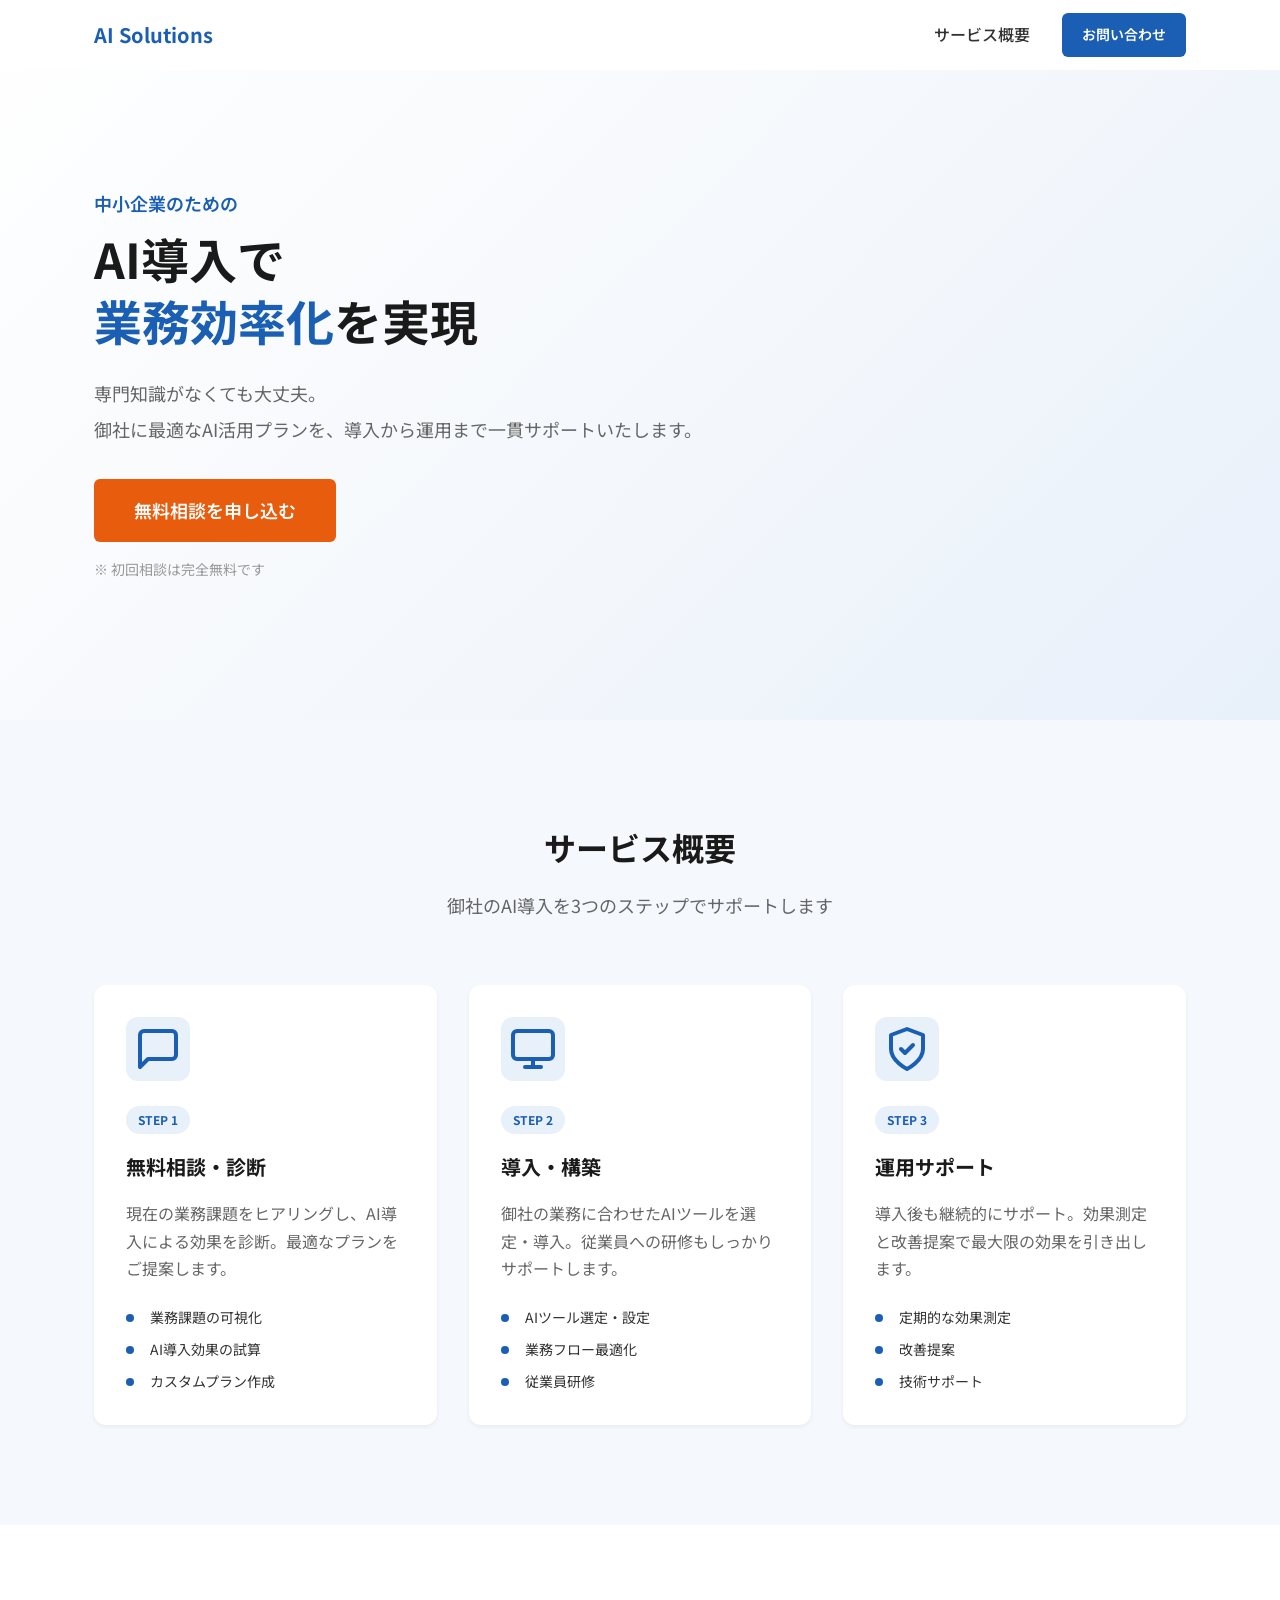
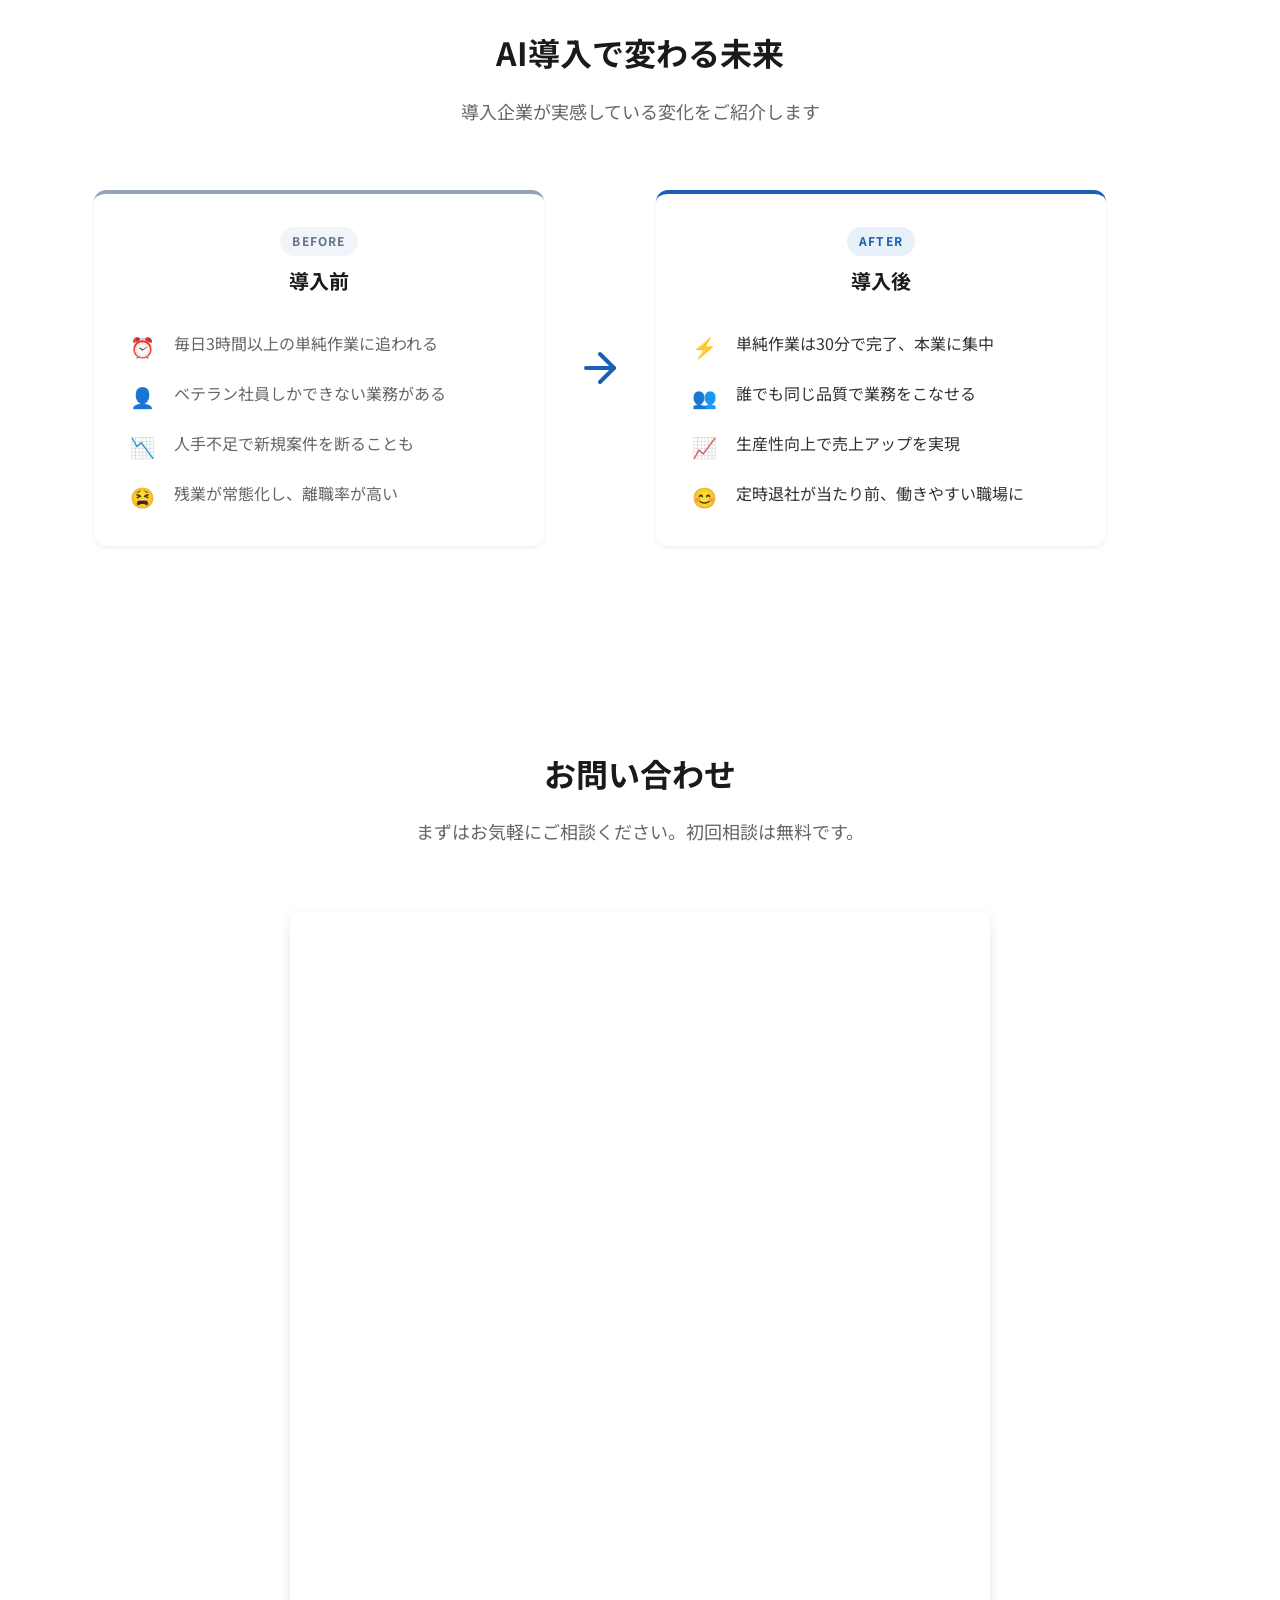
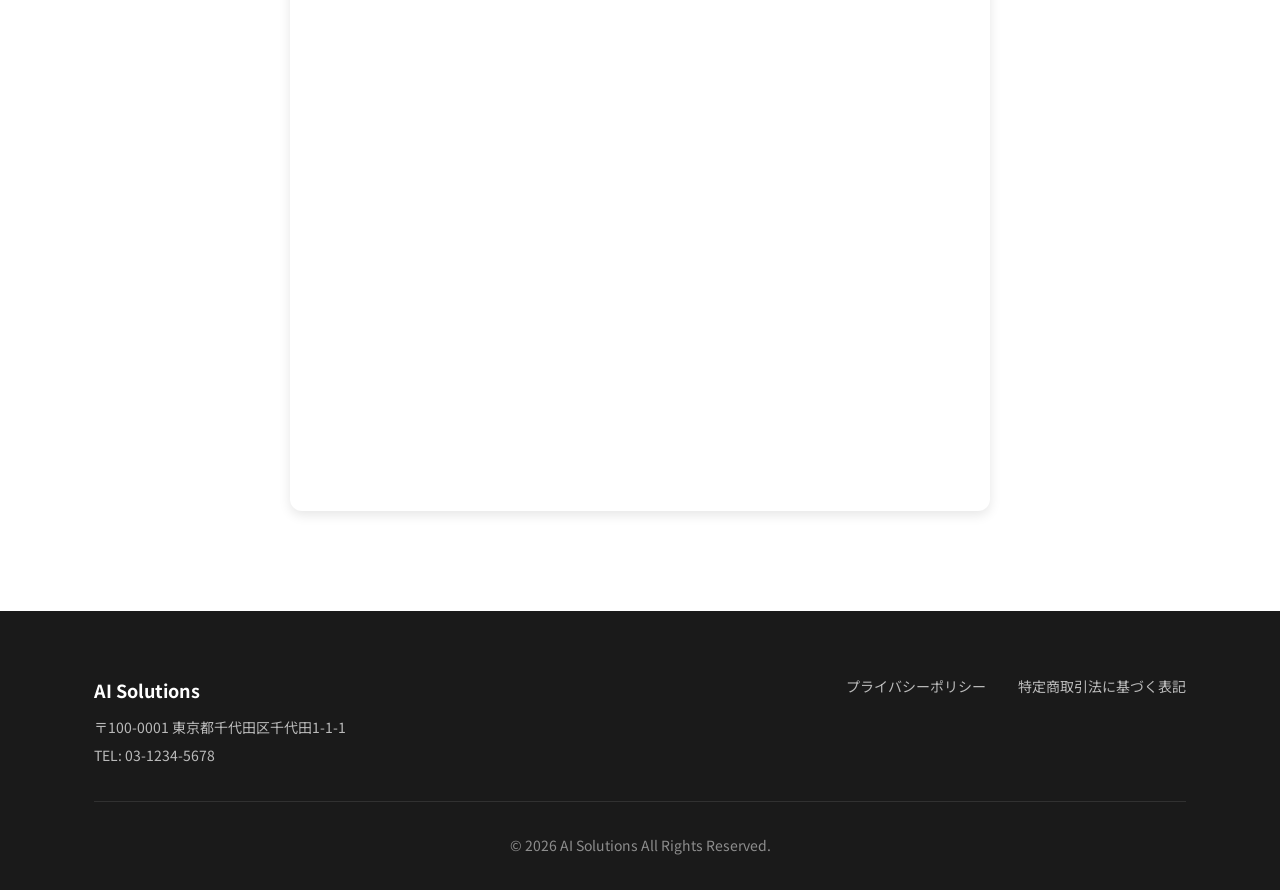
==== index.html @ 99111544 "Before/Afterセクションを追加 サービス概要の後に導入前後の変化を比較できるセクションを追加 - 4つの比較ポイント（作業時間、属人化、生産性、働き方） - レスポンシブ対応（SP: 縦並び" ====
<!DOCTYPE html>
<html lang="ja">
<head>
  <meta charset="UTF-8">
  <meta name="viewport" content="width=device-width, initial-scale=1.0">
  <title>中小企業向けAI導入支援 | AI Solutions</title>
  <meta name="description" content="専門知識がなくても大丈夫。中小企業のAI導入を、相談から運用まで一貫サポート。無料相談受付中。">
  <meta name="keywords" content="AI導入, 中小企業, 業務効率化, DX推進">

  <!-- OGP -->
  <meta property="og:title" content="中小企業向けAI導入支援 | AI Solutions">
  <meta property="og:description" content="専門知識がなくても大丈夫。中小企業のAI導入を、相談から運用まで一貫サポート。">
  <meta property="og:type" content="website">
  <meta property="og:locale" content="ja_JP">

  <!-- Google Fonts -->
  <link rel="preconnect" href="https://fonts.googleapis.com">
  <link rel="preconnect" href="https://fonts.gstatic.com" crossorigin>
  <link href="https://fonts.googleapis.com/css2?family=Noto+Sans+JP:wght@400;500;700&display=swap" rel="stylesheet">

  <!-- Stylesheet -->
  <link rel="stylesheet" href="css/style.css">
</head>
<body>
  <!-- Header -->
  <header class="header">
    <div class="container">
      <a href="#" class="logo">AI Solutions</a>
      <nav class="nav">
        <a href="#services" class="nav-link">サービス概要</a>
        <a href="#contact" class="btn btn-header">お問い合わせ</a>
      </nav>
      <button class="nav-toggle" aria-label="メニューを開く">
        <span></span>
        <span></span>
        <span></span>
      </button>
    </div>
  </header>

  <!-- Hero Section -->
  <section class="hero" id="hero">
    <div class="container">
      <div class="hero-content">
        <p class="hero-tagline">中小企業のための</p>
        <h1 class="hero-title">
          AI導入で<br>
          <span class="highlight">業務効率化</span>を実現
        </h1>
        <p class="hero-description">
          専門知識がなくても大丈夫。<br>
          御社に最適なAI活用プランを、導入から運用まで一貫サポートいたします。
        </p>
        <div class="hero-cta">
          <a href="#contact" class="btn btn-primary btn-large">
            無料相談を申し込む
          </a>
          <p class="hero-note">※ 初回相談は完全無料です</p>
        </div>
      </div>
    </div>
  </section>

  <!-- Services Section -->
  <section class="services" id="services">
    <div class="container">
      <div class="section-header">
        <h2 class="section-title">サービス概要</h2>
        <p class="section-subtitle">
          御社のAI導入を3つのステップでサポートします
        </p>
      </div>

      <div class="service-cards">
        <!-- Card 1 -->
        <div class="service-card">
          <div class="service-icon">
            <svg xmlns="http://www.w3.org/2000/svg" width="48" height="48" viewBox="0 0 24 24" fill="none" stroke="currentColor" stroke-width="2" stroke-linecap="round" stroke-linejoin="round">
              <path d="M21 15a2 2 0 0 1-2 2H7l-4 4V5a2 2 0 0 1 2-2h14a2 2 0 0 1 2 2z"></path>
            </svg>
          </div>
          <span class="service-step">STEP 1</span>
          <h3 class="service-title">無料相談・診断</h3>
          <p class="service-description">
            現在の業務課題をヒアリングし、AI導入による効果を診断。最適なプランをご提案します。
          </p>
          <ul class="service-features">
            <li>業務課題の可視化</li>
            <li>AI導入効果の試算</li>
            <li>カスタムプラン作成</li>
          </ul>
        </div>

        <!-- Card 2 -->
        <div class="service-card">
          <div class="service-icon">
            <svg xmlns="http://www.w3.org/2000/svg" width="48" height="48" viewBox="0 0 24 24" fill="none" stroke="currentColor" stroke-width="2" stroke-linecap="round" stroke-linejoin="round">
              <rect x="2" y="3" width="20" height="14" rx="2" ry="2"></rect>
              <line x1="8" y1="21" x2="16" y2="21"></line>
              <line x1="12" y1="17" x2="12" y2="21"></line>
            </svg>
          </div>
          <span class="service-step">STEP 2</span>
          <h3 class="service-title">導入・構築</h3>
          <p class="service-description">
            御社の業務に合わせたAIツールを選定・導入。従業員への研修もしっかりサポートします。
          </p>
          <ul class="service-features">
            <li>AIツール選定・設定</li>
            <li>業務フロー最適化</li>
            <li>従業員研修</li>
          </ul>
        </div>

        <!-- Card 3 -->
        <div class="service-card">
          <div class="service-icon">
            <svg xmlns="http://www.w3.org/2000/svg" width="48" height="48" viewBox="0 0 24 24" fill="none" stroke="currentColor" stroke-width="2" stroke-linecap="round" stroke-linejoin="round">
              <path d="M12 22s8-4 8-10V5l-8-3-8 3v7c0 6 8 10 8 10z"></path>
              <polyline points="9 12 11 14 15 10"></polyline>
            </svg>
          </div>
          <span class="service-step">STEP 3</span>
          <h3 class="service-title">運用サポート</h3>
          <p class="service-description">
            導入後も継続的にサポート。効果測定と改善提案で最大限の効果を引き出します。
          </p>
          <ul class="service-features">
            <li>定期的な効果測定</li>
            <li>改善提案</li>
            <li>技術サポート</li>
          </ul>
        </div>
      </div>
    </div>
  </section>

  <!-- Before/After Section -->
  <section class="before-after" id="benefits">
    <div class="container">
      <div class="section-header">
        <h2 class="section-title">AI導入で変わる未来</h2>
        <p class="section-subtitle">
          導入企業が実感している変化をご紹介します
        </p>
      </div>

      <div class="comparison">
        <div class="comparison-column before">
          <div class="comparison-header">
            <span class="comparison-label">Before</span>
            <p class="comparison-title">導入前</p>
          </div>
          <ul class="comparison-list">
            <li>
              <span class="comparison-icon">&#x23F0;</span>
              <span>毎日3時間以上の単純作業に追われる</span>
            </li>
            <li>
              <span class="comparison-icon">&#x1F464;</span>
              <span>ベテラン社員しかできない業務がある</span>
            </li>
            <li>
              <span class="comparison-icon">&#x1F4C9;</span>
              <span>人手不足で新規案件を断ることも</span>
            </li>
            <li>
              <span class="comparison-icon">&#x1F62B;</span>
              <span>残業が常態化し、離職率が高い</span>
            </li>
          </ul>
        </div>

        <div class="comparison-arrow">
          <svg xmlns="http://www.w3.org/2000/svg" width="48" height="48" viewBox="0 0 24 24" fill="none" stroke="currentColor" stroke-width="2" stroke-linecap="round" stroke-linejoin="round">
            <path d="M5 12h14"></path>
            <path d="m12 5 7 7-7 7"></path>
          </svg>
        </div>

        <div class="comparison-column after">
          <div class="comparison-header">
            <span class="comparison-label">After</span>
            <p class="comparison-title">導入後</p>
          </div>
          <ul class="comparison-list">
            <li>
              <span class="comparison-icon">&#x26A1;</span>
              <span>単純作業は30分で完了、本業に集中</span>
            </li>
            <li>
              <span class="comparison-icon">&#x1F465;</span>
              <span>誰でも同じ品質で業務をこなせる</span>
            </li>
            <li>
              <span class="comparison-icon">&#x1F4C8;</span>
              <span>生産性向上で売上アップを実現</span>
            </li>
            <li>
              <span class="comparison-icon">&#x1F60A;</span>
              <span>定時退社が当たり前、働きやすい職場に</span>
            </li>
          </ul>
        </div>
      </div>
    </div>
  </section>

  <!-- Contact Section -->
  <section class="contact" id="contact">
    <div class="container">
      <div class="section-header">
        <h2 class="section-title">お問い合わせ</h2>
        <p class="section-subtitle">
          まずはお気軽にご相談ください。初回相談は無料です。
        </p>
      </div>

      <div class="contact-wrapper">
        <div class="google-form-container">
          <iframe
            src="https://docs.google.com/forms/d/e/1FAIpQLSfjQayAg9aLcyAbk6KfHZU5nsI2VTVzsXzTMBTrz0zsbjOMOw/viewform?embedded=true"
            frameborder="0"
            marginheight="0"
            marginwidth="0"
            title="お問い合わせフォーム"
          >読み込んでいます…</iframe>
        </div>
      </div>
    </div>
  </section>

  <!-- Footer -->
  <footer class="footer">
    <div class="container">
      <div class="footer-content">
        <div class="footer-info">
          <p class="footer-company">AI Solutions</p>
          <p class="footer-address">〒100-0001 東京都千代田区千代田1-1-1</p>
          <p class="footer-contact">TEL: 03-1234-5678</p>
        </div>
        <div class="footer-links">
          <a href="#">プライバシーポリシー</a>
          <a href="#">特定商取引法に基づく表記</a>
        </div>
      </div>
      <p class="footer-copyright">
        &copy; 2026 AI Solutions All Rights Reserved.
      </p>
    </div>
  </footer>

  <script>
    // Mobile navigation toggle
    const navToggle = document.querySelector('.nav-toggle');
    const nav = document.querySelector('.nav');

    navToggle.addEventListener('click', () => {
      nav.classList.toggle('active');
      navToggle.classList.toggle('active');
    });

    // Smooth scroll for anchor links
    document.querySelectorAll('a[href^="#"]').forEach(anchor => {
      anchor.addEventListener('click', function (e) {
        e.preventDefault();
        const target = document.querySelector(this.getAttribute('href'));
        if (target) {
          target.scrollIntoView({
            behavior: 'smooth',
            block: 'start'
          });
          // Close mobile nav
          nav.classList.remove('active');
          navToggle.classList.remove('active');
        }
      });
    });

    // Header scroll effect
    const header = document.querySelector('.header');
    window.addEventListener('scroll', () => {
      if (window.scrollY > 50) {
        header.classList.add('scrolled');
      } else {
        header.classList.remove('scrolled');
      }
    });
  </script>
</body>
</html>
---- css/style.css ----
/* ===================================
   CSS Variables
   =================================== */
:root {
  /* Primary Colors (Blue - Trust & Reliability) */
  --color-primary: #1a5fb4;
  --color-primary-dark: #0d4a8c;
  --color-primary-light: #4a90d9;

  /* Secondary Colors (Orange - CTA) */
  --color-secondary: #e85c0d;
  --color-secondary-dark: #c44a00;

  /* Neutral Colors */
  --color-text: #333333;
  --color-text-light: #666666;
  --color-text-muted: #999999;
  --color-heading: #1a1a1a;

  /* Background Colors */
  --color-bg: #ffffff;
  --color-bg-light: #f5f8fc;
  --color-bg-accent: #e8f0fa;

  /* Border & Shadow */
  --color-border: #d1dce8;
  --shadow-sm: 0 2px 4px rgba(0, 0, 0, 0.06);
  --shadow-md: 0 4px 12px rgba(0, 0, 0, 0.1);
  --shadow-lg: 0 8px 24px rgba(0, 0, 0, 0.12);

  /* Typography */
  --font-base: 'Noto Sans JP', 'Hiragino Kaku Gothic ProN', 'Hiragino Sans', 'Yu Gothic', 'Meiryo', sans-serif;

  /* Font Sizes */
  --font-size-xs: 0.75rem;
  --font-size-sm: 0.875rem;
  --font-size-base: 1rem;
  --font-size-lg: 1.125rem;
  --font-size-xl: 1.25rem;
  --font-size-2xl: 1.5rem;
  --font-size-3xl: 2rem;
  --font-size-4xl: 2.5rem;
  --font-size-5xl: 3rem;

  /* Line Heights */
  --line-height-tight: 1.3;
  --line-height-base: 1.7;
  --line-height-loose: 2.0;

  /* Spacing */
  --spacing-xs: 0.25rem;
  --spacing-sm: 0.5rem;
  --spacing-md: 1rem;
  --spacing-lg: 1.5rem;
  --spacing-xl: 2rem;
  --spacing-2xl: 3rem;
  --spacing-3xl: 4rem;

  /* Border Radius */
  --radius-sm: 4px;
  --radius-md: 6px;
  --radius-lg: 12px;
  --radius-full: 9999px;

  /* Transitions */
  --transition-fast: 0.15s ease;
  --transition-base: 0.2s ease;
  --transition-slow: 0.3s ease;
}

/* ===================================
   Reset & Base Styles
   =================================== */
*,
*::before,
*::after {
  box-sizing: border-box;
  margin: 0;
  padding: 0;
}

html {
  scroll-behavior: smooth;
}

body {
  font-family: var(--font-base);
  font-size: var(--font-size-base);
  line-height: var(--line-height-base);
  color: var(--color-text);
  background-color: var(--color-bg);
  -webkit-font-smoothing: antialiased;
  -moz-osx-font-smoothing: grayscale;
}

a {
  color: var(--color-primary);
  text-decoration: none;
  transition: color var(--transition-base);
}

a:hover {
  color: var(--color-primary-dark);
}

ul {
  list-style: none;
}

img {
  max-width: 100%;
  height: auto;
}

/* ===================================
   Layout
   =================================== */
.container {
  width: 100%;
  max-width: 1140px;
  padding: 0 var(--spacing-md);
  margin: 0 auto;
}

@media (min-width: 768px) {
  .container {
    padding: 0 var(--spacing-lg);
  }
}

/* ===================================
   Buttons
   =================================== */
.btn {
  display: inline-flex;
  align-items: center;
  justify-content: center;
  padding: 12px 24px;
  font-size: var(--font-size-base);
  font-weight: 600;
  font-family: var(--font-base);
  text-decoration: none;
  border-radius: var(--radius-md);
  border: none;
  cursor: pointer;
  transition: all var(--transition-base);
}

.btn-primary {
  background-color: var(--color-secondary);
  color: #fff;
}

.btn-primary:hover {
  background-color: var(--color-secondary-dark);
  color: #fff;
  transform: translateY(-2px);
  box-shadow: var(--shadow-md);
}

.btn-header {
  background-color: var(--color-primary);
  color: #fff;
  padding: 10px 20px;
  font-size: var(--font-size-sm);
}

.btn-header:hover {
  background-color: var(--color-primary-dark);
  color: #fff;
}

.btn-large {
  padding: 16px 40px;
  font-size: var(--font-size-lg);
}

/* ===================================
   Header
   =================================== */
.header {
  position: fixed;
  top: 0;
  left: 0;
  right: 0;
  z-index: 1000;
  background-color: rgba(255, 255, 255, 0.95);
  backdrop-filter: blur(10px);
  transition: box-shadow var(--transition-base);
}

.header.scrolled {
  box-shadow: var(--shadow-sm);
}

.header .container {
  display: flex;
  align-items: center;
  justify-content: space-between;
  height: 70px;
}

.logo {
  font-size: var(--font-size-xl);
  font-weight: 700;
  color: var(--color-primary);
}

.logo:hover {
  color: var(--color-primary-dark);
}

.nav {
  display: none;
  align-items: center;
  gap: var(--spacing-xl);
}

.nav-link {
  font-weight: 500;
  color: var(--color-text);
}

.nav-link:hover {
  color: var(--color-primary);
}

.nav-toggle {
  display: flex;
  flex-direction: column;
  justify-content: center;
  gap: 5px;
  width: 30px;
  height: 30px;
  background: none;
  border: none;
  cursor: pointer;
  padding: 0;
}

.nav-toggle span {
  display: block;
  width: 100%;
  height: 2px;
  background-color: var(--color-text);
  transition: all var(--transition-base);
}

.nav-toggle.active span:nth-child(1) {
  transform: rotate(45deg) translate(5px, 5px);
}

.nav-toggle.active span:nth-child(2) {
  opacity: 0;
}

.nav-toggle.active span:nth-child(3) {
  transform: rotate(-45deg) translate(5px, -5px);
}

@media (min-width: 768px) {
  .nav {
    display: flex;
  }

  .nav-toggle {
    display: none;
  }
}

/* Mobile Navigation */
@media (max-width: 767px) {
  .nav {
    position: absolute;
    top: 70px;
    left: 0;
    right: 0;
    flex-direction: column;
    background-color: #fff;
    padding: var(--spacing-lg);
    gap: var(--spacing-md);
    box-shadow: var(--shadow-md);
    transform: translateY(-100%);
    opacity: 0;
    visibility: hidden;
    transition: all var(--transition-slow);
  }

  .nav.active {
    display: flex;
    transform: translateY(0);
    opacity: 1;
    visibility: visible;
  }

  .nav .btn-header {
    width: 100%;
    text-align: center;
  }
}

/* ===================================
   Hero Section
   =================================== */
.hero {
  padding-top: 120px;
  padding-bottom: 80px;
  background: linear-gradient(135deg, #ffffff 0%, var(--color-bg-light) 50%, var(--color-bg-accent) 100%);
  min-height: 80vh;
  display: flex;
  align-items: center;
}

.hero-content {
  max-width: 700px;
}

.hero-tagline {
  font-size: var(--font-size-lg);
  color: var(--color-primary);
  font-weight: 600;
  margin-bottom: var(--spacing-sm);
}

.hero-title {
  font-size: var(--font-size-3xl);
  font-weight: 700;
  color: var(--color-heading);
  line-height: var(--line-height-tight);
  margin-bottom: var(--spacing-lg);
}

.hero-title .highlight {
  color: var(--color-primary);
}

.hero-description {
  font-size: var(--font-size-lg);
  color: var(--color-text-light);
  margin-bottom: var(--spacing-xl);
  line-height: var(--line-height-loose);
}

.hero-cta {
  display: flex;
  flex-direction: column;
  align-items: flex-start;
  gap: var(--spacing-md);
}

.hero-note {
  font-size: var(--font-size-sm);
  color: var(--color-text-muted);
}

@media (min-width: 768px) {
  .hero {
    padding-top: 150px;
    padding-bottom: 100px;
  }

  .hero-title {
    font-size: var(--font-size-4xl);
  }
}

@media (min-width: 1024px) {
  .hero-title {
    font-size: var(--font-size-5xl);
  }
}

/* ===================================
   Section Common
   =================================== */
section {
  padding: 60px 0;
}

@media (min-width: 768px) {
  section {
    padding: 80px 0;
  }
}

@media (min-width: 1024px) {
  section {
    padding: 100px 0;
  }
}

.section-header {
  text-align: center;
  margin-bottom: var(--spacing-3xl);
}

.section-title {
  font-size: var(--font-size-2xl);
  font-weight: 700;
  color: var(--color-heading);
  margin-bottom: var(--spacing-md);
}

.section-subtitle {
  font-size: var(--font-size-lg);
  color: var(--color-text-light);
}

@media (min-width: 768px) {
  .section-title {
    font-size: var(--font-size-3xl);
  }
}

/* ===================================
   Before/After Section
   =================================== */
.before-after {
  background-color: var(--color-bg);
}

.comparison {
  display: flex;
  flex-direction: column;
  gap: var(--spacing-lg);
  align-items: center;
}

@media (min-width: 1024px) {
  .comparison {
    flex-direction: row;
    align-items: stretch;
    gap: var(--spacing-xl);
  }
}

.comparison-column {
  flex: 1;
  background-color: #fff;
  border-radius: var(--radius-lg);
  padding: var(--spacing-xl);
  box-shadow: var(--shadow-sm);
  width: 100%;
  max-width: 450px;
}

.comparison-column.before {
  border-top: 4px solid #94a3b8;
}

.comparison-column.after {
  border-top: 4px solid var(--color-primary);
}

.comparison-header {
  text-align: center;
  margin-bottom: var(--spacing-xl);
}

.comparison-label {
  display: inline-block;
  font-size: var(--font-size-xs);
  font-weight: 700;
  text-transform: uppercase;
  letter-spacing: 0.1em;
  padding: 4px 12px;
  border-radius: var(--radius-full);
  margin-bottom: var(--spacing-sm);
}

.before .comparison-label {
  background-color: #f1f5f9;
  color: #64748b;
}

.after .comparison-label {
  background-color: var(--color-bg-accent);
  color: var(--color-primary);
}

.comparison-title {
  font-size: var(--font-size-xl);
  font-weight: 700;
  color: var(--color-heading);
}

.comparison-list {
  display: flex;
  flex-direction: column;
  gap: var(--spacing-md);
}

.comparison-list li {
  display: flex;
  align-items: flex-start;
  gap: var(--spacing-md);
  font-size: var(--font-size-base);
  line-height: var(--line-height-base);
}

.before .comparison-list li {
  color: var(--color-text-light);
}

.after .comparison-list li {
  color: var(--color-text);
}

.comparison-icon {
  font-size: var(--font-size-xl);
  flex-shrink: 0;
  width: 32px;
  text-align: center;
}

.comparison-arrow {
  display: flex;
  align-items: center;
  justify-content: center;
  color: var(--color-primary);
  transform: rotate(90deg);
}

@media (min-width: 1024px) {
  .comparison-arrow {
    transform: rotate(0deg);
  }
}

/* ===================================
   Services Section
   =================================== */
.services {
  background-color: var(--color-bg-light);
}

.service-cards {
  display: grid;
  grid-template-columns: 1fr;
  gap: var(--spacing-xl);
}

@media (min-width: 768px) {
  .service-cards {
    grid-template-columns: repeat(2, 1fr);
    gap: var(--spacing-lg);
  }
}

@media (min-width: 1024px) {
  .service-cards {
    grid-template-columns: repeat(3, 1fr);
    gap: var(--spacing-xl);
  }
}

.service-card {
  background-color: #fff;
  padding: var(--spacing-xl);
  border-radius: var(--radius-lg);
  box-shadow: var(--shadow-sm);
  transition: all var(--transition-base);
}

.service-card:hover {
  transform: translateY(-4px);
  box-shadow: var(--shadow-lg);
}

.service-icon {
  width: 64px;
  height: 64px;
  display: flex;
  align-items: center;
  justify-content: center;
  background-color: var(--color-bg-accent);
  border-radius: var(--radius-lg);
  color: var(--color-primary);
  margin-bottom: var(--spacing-lg);
}

.service-step {
  display: inline-block;
  font-size: var(--font-size-xs);
  font-weight: 700;
  color: var(--color-primary);
  background-color: var(--color-bg-accent);
  padding: 4px 12px;
  border-radius: var(--radius-full);
  margin-bottom: var(--spacing-md);
}

.service-title {
  font-size: var(--font-size-xl);
  font-weight: 700;
  color: var(--color-heading);
  margin-bottom: var(--spacing-md);
}

.service-description {
  font-size: var(--font-size-base);
  color: var(--color-text-light);
  margin-bottom: var(--spacing-lg);
  line-height: var(--line-height-base);
}

.service-features {
  display: flex;
  flex-direction: column;
  gap: var(--spacing-sm);
}

.service-features li {
  font-size: var(--font-size-sm);
  color: var(--color-text);
  padding-left: var(--spacing-lg);
  position: relative;
}

.service-features li::before {
  content: "";
  position: absolute;
  left: 0;
  top: 8px;
  width: 8px;
  height: 8px;
  background-color: var(--color-primary);
  border-radius: 50%;
}

/* ===================================
   Contact Section
   =================================== */
.contact {
  background-color: var(--color-bg);
}

.contact-wrapper {
  max-width: 700px;
  margin: 0 auto;
}

.google-form-container {
  background-color: #fff;
  border-radius: var(--radius-lg);
  box-shadow: var(--shadow-md);
  overflow: hidden;
}

.google-form-container iframe {
  display: block;
  width: 100%;
  min-height: 1250px;
  border: none;
}

@media (min-width: 768px) {
  .google-form-container iframe {
    min-height: 1200px;
  }
}

/* ===================================
   Footer
   =================================== */
.footer {
  background-color: var(--color-heading);
  color: #fff;
  padding: var(--spacing-3xl) 0 var(--spacing-xl);
}

.footer-content {
  display: flex;
  flex-direction: column;
  gap: var(--spacing-xl);
  margin-bottom: var(--spacing-xl);
}

@media (min-width: 768px) {
  .footer-content {
    flex-direction: row;
    justify-content: space-between;
    align-items: flex-start;
  }
}

.footer-company {
  font-size: var(--font-size-lg);
  font-weight: 700;
  margin-bottom: var(--spacing-sm);
}

.footer-address,
.footer-contact {
  font-size: var(--font-size-sm);
  color: rgba(255, 255, 255, 0.7);
  line-height: var(--line-height-loose);
}

.footer-links {
  display: flex;
  flex-direction: column;
  gap: var(--spacing-sm);
}

@media (min-width: 768px) {
  .footer-links {
    flex-direction: row;
    gap: var(--spacing-xl);
  }
}

.footer-links a {
  font-size: var(--font-size-sm);
  color: rgba(255, 255, 255, 0.7);
  transition: color var(--transition-base);
}

.footer-links a:hover {
  color: #fff;
}

.footer-copyright {
  font-size: var(--font-size-sm);
  color: rgba(255, 255, 255, 0.5);
  text-align: center;
  padding-top: var(--spacing-xl);
  border-top: 1px solid rgba(255, 255, 255, 0.1);
}
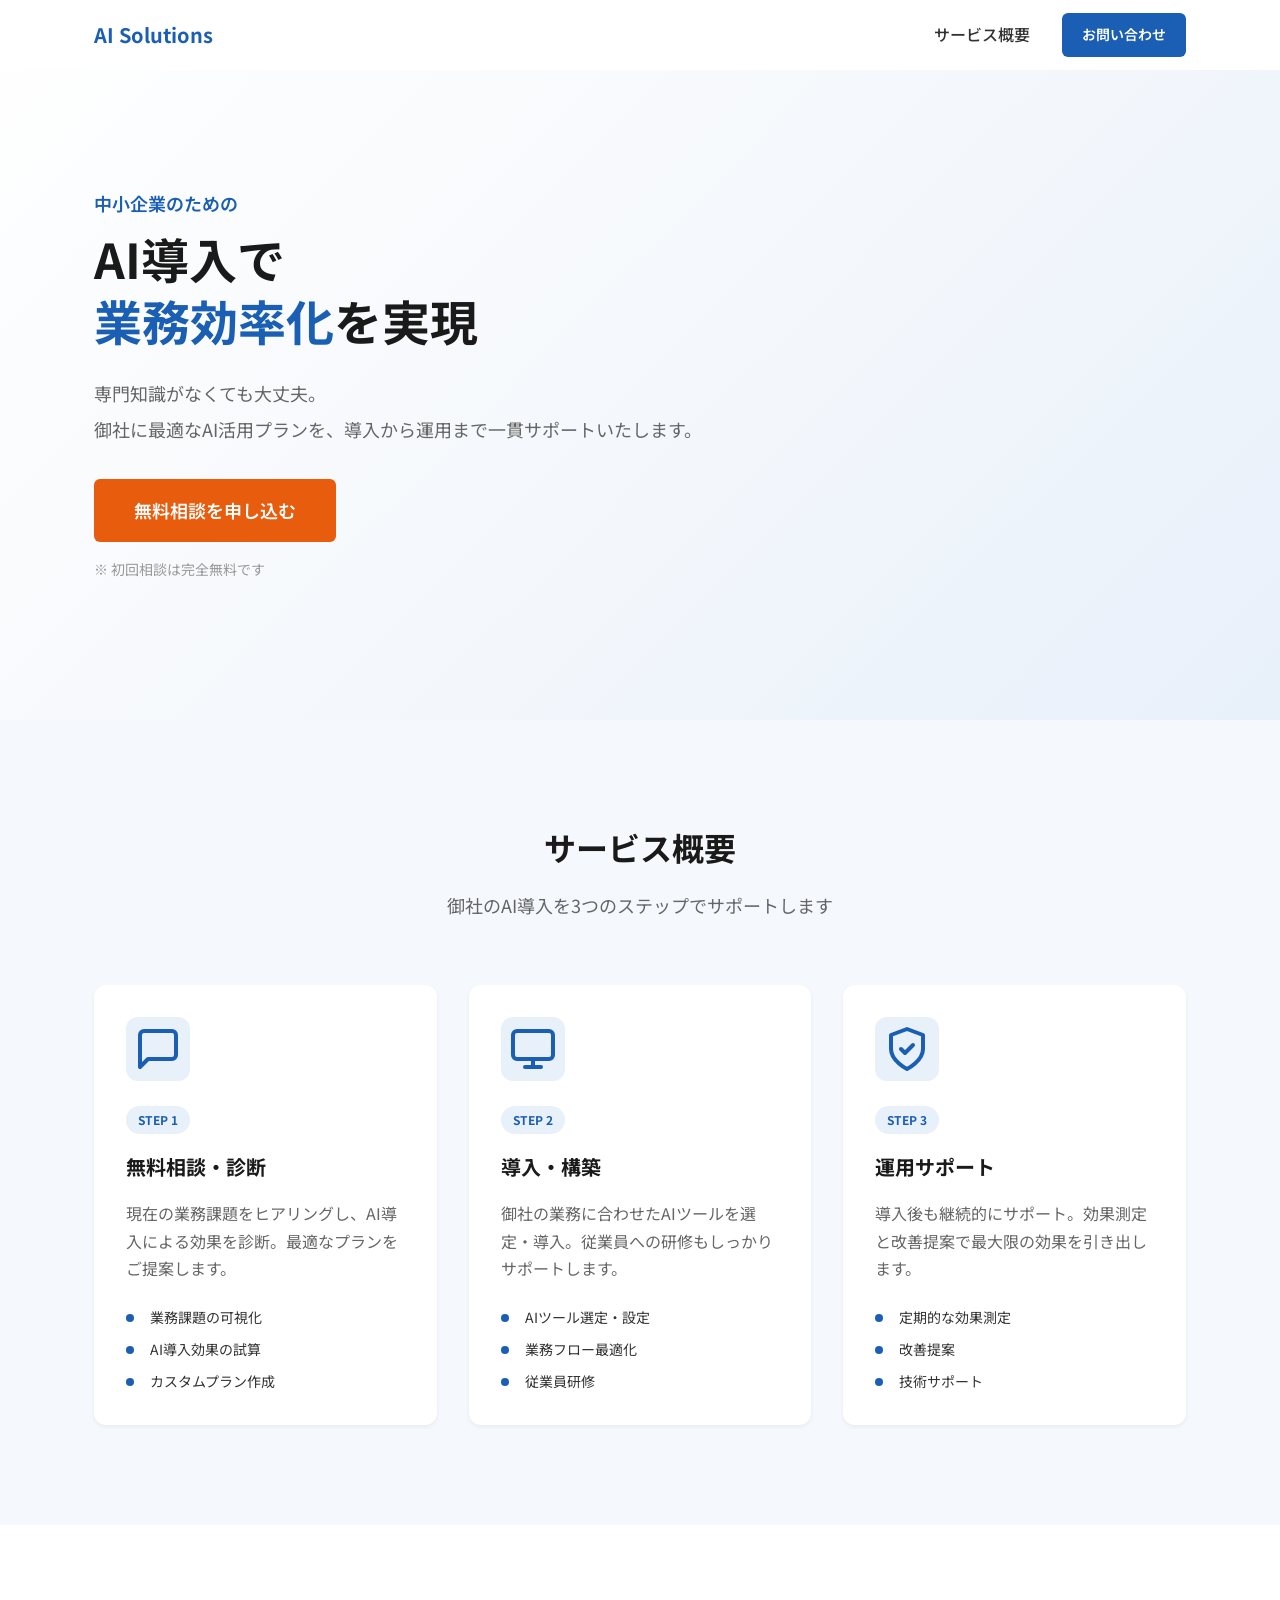
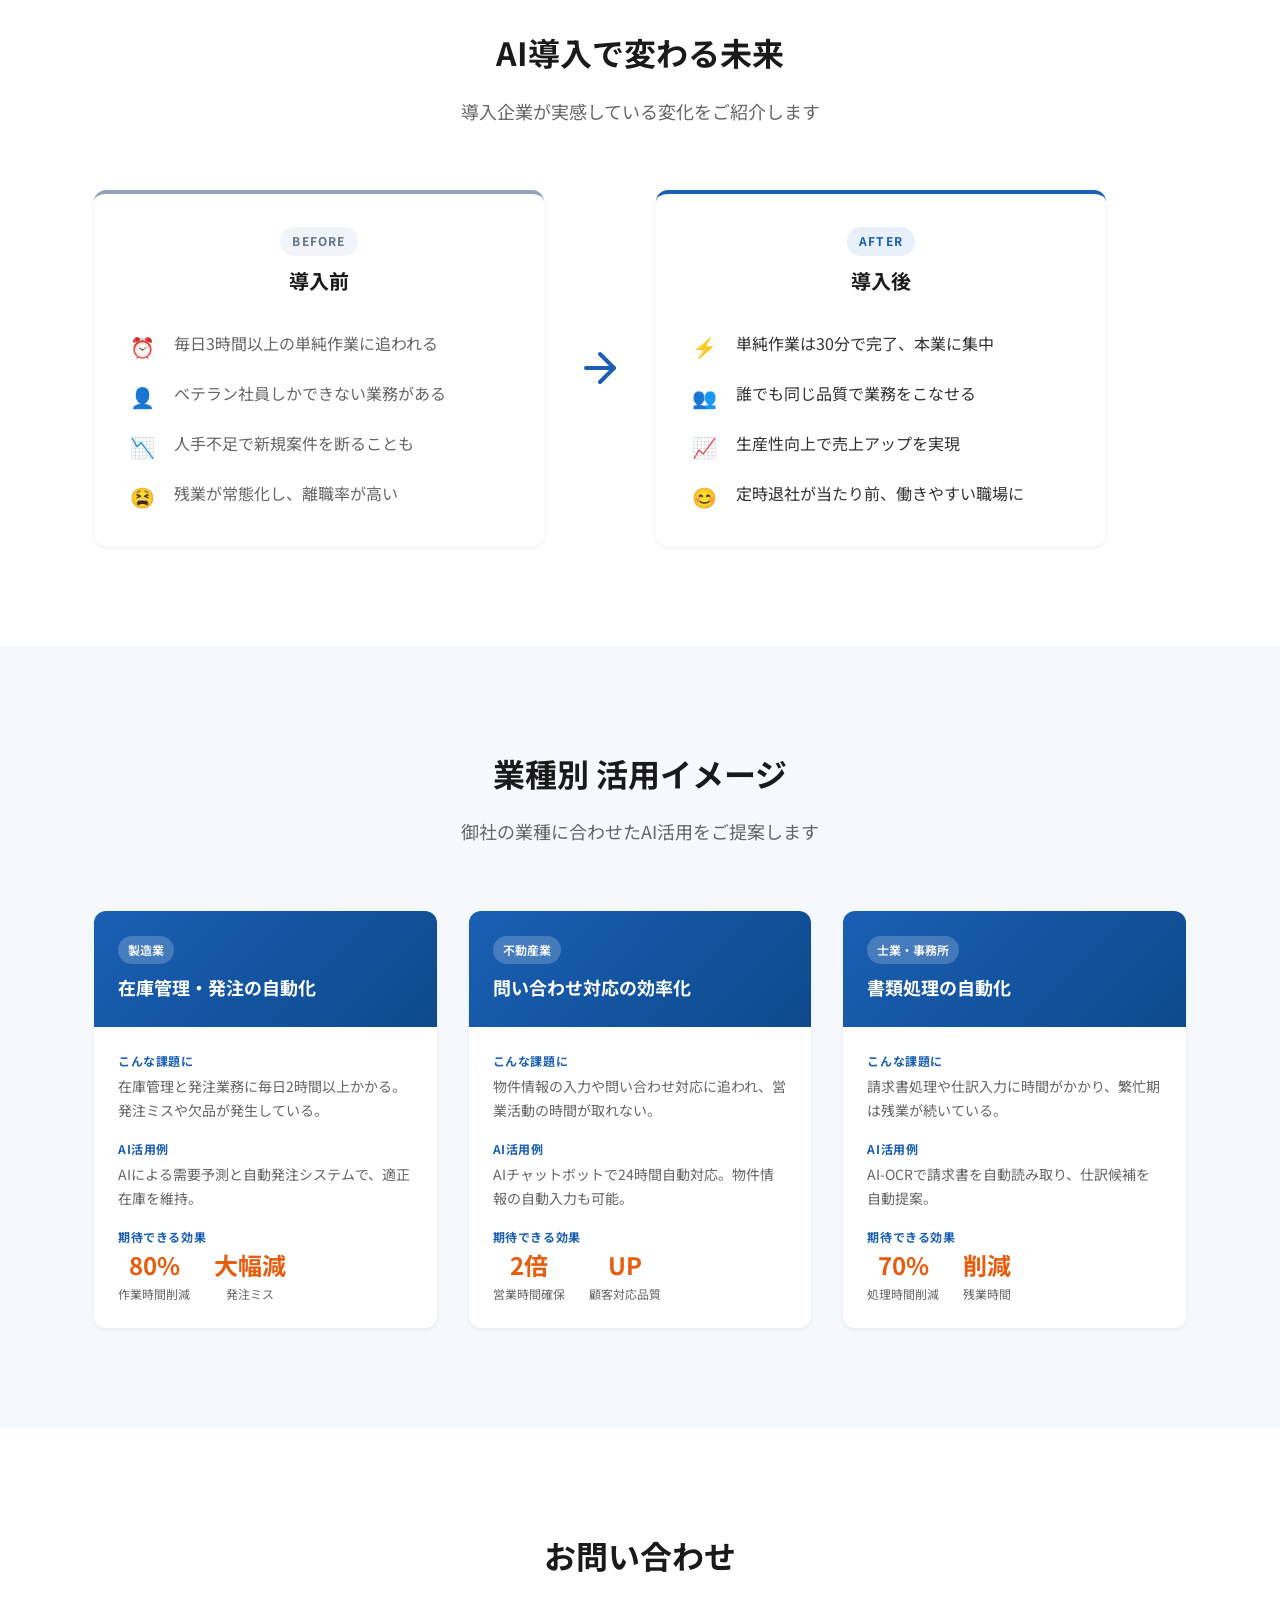
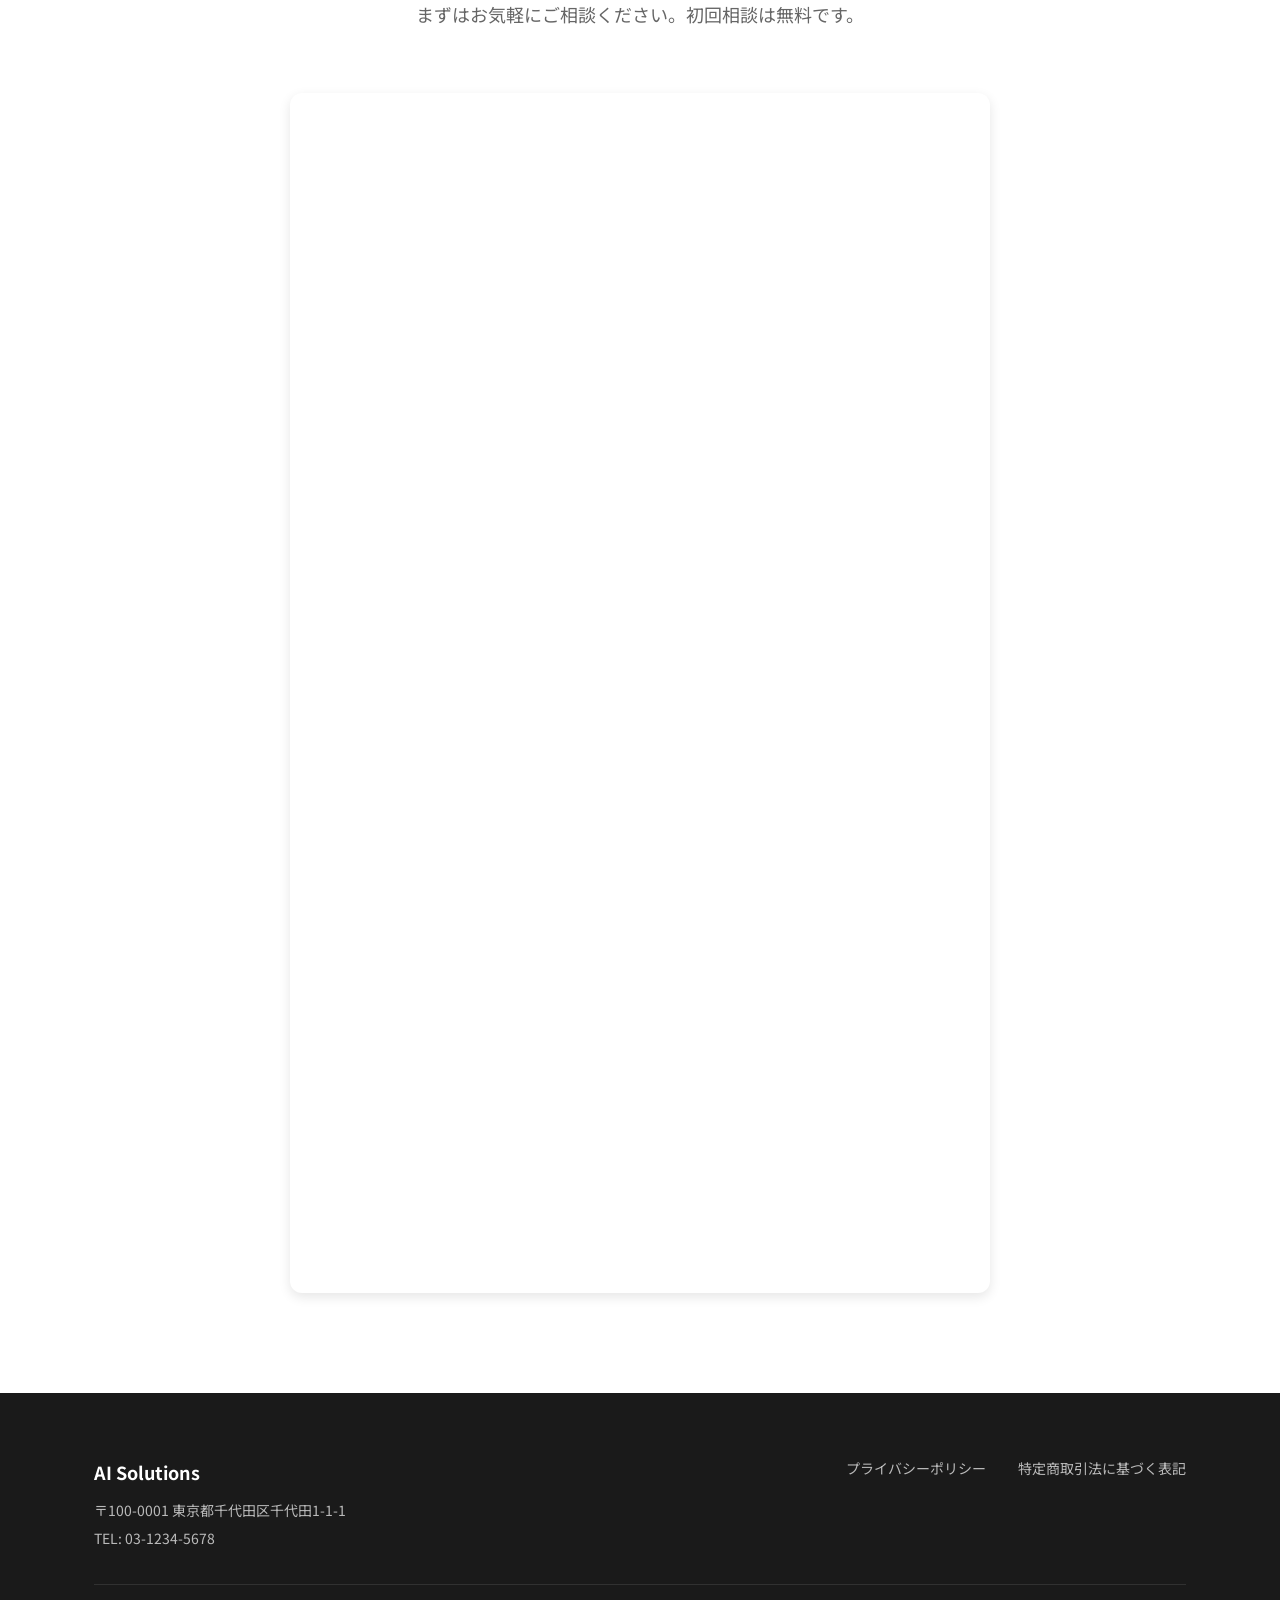
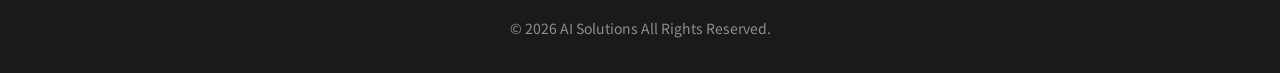
==== commit 442722b2: "業種別活用イメージセクションを追加 AI導入の提案例として3つの活用イメージを追加 - 製造業: 在庫管理・発注の自動化 - 不動産業: 問い合わせ対応の効率化 - 士業・事務所: 書類処理の自動化 " ====
--- a/index.html
+++ b/index.html
@@ -201,6 +201,95 @@
               <span>定時退社が当たり前、働きやすい職場に</span>
             </li>
           </ul>
+        </div>
+      </div>
+    </div>
+  </section>
+
+  <!-- Use Cases Section -->
+  <section class="case-studies" id="cases">
+    <div class="container">
+      <div class="section-header">
+        <h2 class="section-title">業種別 活用イメージ</h2>
+        <p class="section-subtitle">
+          御社の業種に合わせたAI活用をご提案します
+        </p>
+      </div>
+
+      <div class="case-cards">
+        <!-- Case 1 -->
+        <div class="case-card">
+          <div class="case-header">
+            <span class="case-industry">製造業</span>
+            <p class="case-company">在庫管理・発注の自動化</p>
+          </div>
+          <div class="case-body">
+            <div class="case-challenge">
+              <h4 class="case-label">こんな課題に</h4>
+              <p>在庫管理と発注業務に毎日2時間以上かかる。発注ミスや欠品が発生している。</p>
+            </div>
+            <div class="case-solution">
+              <h4 class="case-label">AI活用例</h4>
+              <p>AIによる需要予測と自動発注システムで、適正在庫を維持。</p>
+            </div>
+            <div class="case-result">
+              <h4 class="case-label">期待できる効果</h4>
+              <ul class="case-metrics">
+                <li><span class="metric-value">80%</span><span class="metric-label">作業時間削減</span></li>
+                <li><span class="metric-value">大幅減</span><span class="metric-label">発注ミス</span></li>
+              </ul>
+            </div>
+          </div>
+        </div>
+
+        <!-- Case 2 -->
+        <div class="case-card">
+          <div class="case-header">
+            <span class="case-industry">不動産業</span>
+            <p class="case-company">問い合わせ対応の効率化</p>
+          </div>
+          <div class="case-body">
+            <div class="case-challenge">
+              <h4 class="case-label">こんな課題に</h4>
+              <p>物件情報の入力や問い合わせ対応に追われ、営業活動の時間が取れない。</p>
+            </div>
+            <div class="case-solution">
+              <h4 class="case-label">AI活用例</h4>
+              <p>AIチャットボットで24時間自動対応。物件情報の自動入力も可能。</p>
+            </div>
+            <div class="case-result">
+              <h4 class="case-label">期待できる効果</h4>
+              <ul class="case-metrics">
+                <li><span class="metric-value">2倍</span><span class="metric-label">営業時間確保</span></li>
+                <li><span class="metric-value">UP</span><span class="metric-label">顧客対応品質</span></li>
+              </ul>
+            </div>
+          </div>
+        </div>
+
+        <!-- Case 3 -->
+        <div class="case-card">
+          <div class="case-header">
+            <span class="case-industry">士業・事務所</span>
+            <p class="case-company">書類処理の自動化</p>
+          </div>
+          <div class="case-body">
+            <div class="case-challenge">
+              <h4 class="case-label">こんな課題に</h4>
+              <p>請求書処理や仕訳入力に時間がかかり、繁忙期は残業が続いている。</p>
+            </div>
+            <div class="case-solution">
+              <h4 class="case-label">AI活用例</h4>
+              <p>AI-OCRで請求書を自動読み取り、仕訳候補を自動提案。</p>
+            </div>
+            <div class="case-result">
+              <h4 class="case-label">期待できる効果</h4>
+              <ul class="case-metrics">
+                <li><span class="metric-value">70%</span><span class="metric-label">処理時間削減</span></li>
+                <li><span class="metric-value">削減</span><span class="metric-label">残業時間</span></li>
+              </ul>
+            </div>
+          </div>
         </div>
       </div>
     </div>
--- a/css/style.css
+++ b/css/style.css
@@ -629,6 +629,120 @@
 }
 
 /* ===================================
+   Case Studies Section
+   =================================== */
+.case-studies {
+  background-color: var(--color-bg-light);
+}
+
+.case-cards {
+  display: grid;
+  grid-template-columns: 1fr;
+  gap: var(--spacing-xl);
+}
+
+@media (min-width: 768px) {
+  .case-cards {
+    grid-template-columns: repeat(2, 1fr);
+  }
+}
+
+@media (min-width: 1024px) {
+  .case-cards {
+    grid-template-columns: repeat(3, 1fr);
+  }
+}
+
+.case-card {
+  background-color: #fff;
+  border-radius: var(--radius-lg);
+  box-shadow: var(--shadow-sm);
+  overflow: hidden;
+  transition: all var(--transition-base);
+}
+
+.case-card:hover {
+  transform: translateY(-4px);
+  box-shadow: var(--shadow-lg);
+}
+
+.case-header {
+  background: linear-gradient(135deg, var(--color-primary) 0%, var(--color-primary-dark) 100%);
+  padding: var(--spacing-lg);
+  color: #fff;
+}
+
+.case-industry {
+  display: inline-block;
+  font-size: var(--font-size-xs);
+  font-weight: 600;
+  background-color: rgba(255, 255, 255, 0.2);
+  padding: 4px 10px;
+  border-radius: var(--radius-full);
+  margin-bottom: var(--spacing-sm);
+}
+
+.case-company {
+  font-size: var(--font-size-lg);
+  font-weight: 700;
+}
+
+.case-body {
+  padding: var(--spacing-lg);
+}
+
+.case-challenge,
+.case-solution,
+.case-result {
+  margin-bottom: var(--spacing-md);
+}
+
+.case-result {
+  margin-bottom: 0;
+}
+
+.case-label {
+  font-size: var(--font-size-xs);
+  font-weight: 700;
+  color: var(--color-primary);
+  text-transform: uppercase;
+  letter-spacing: 0.05em;
+  margin-bottom: var(--spacing-xs);
+}
+
+.case-challenge p,
+.case-solution p {
+  font-size: var(--font-size-sm);
+  color: var(--color-text-light);
+  line-height: var(--line-height-base);
+}
+
+.case-metrics {
+  display: flex;
+  gap: var(--spacing-lg);
+}
+
+.case-metrics li {
+  display: flex;
+  flex-direction: column;
+  align-items: center;
+  text-align: center;
+}
+
+.metric-value {
+  font-size: var(--font-size-2xl);
+  font-weight: 700;
+  color: var(--color-secondary);
+  line-height: 1.2;
+}
+
+.metric-label {
+  font-size: var(--font-size-xs);
+  color: var(--color-text-light);
+  margin-top: 4px;
+}
+
+/* ===================================
    Contact Section
    =================================== */
 .contact {
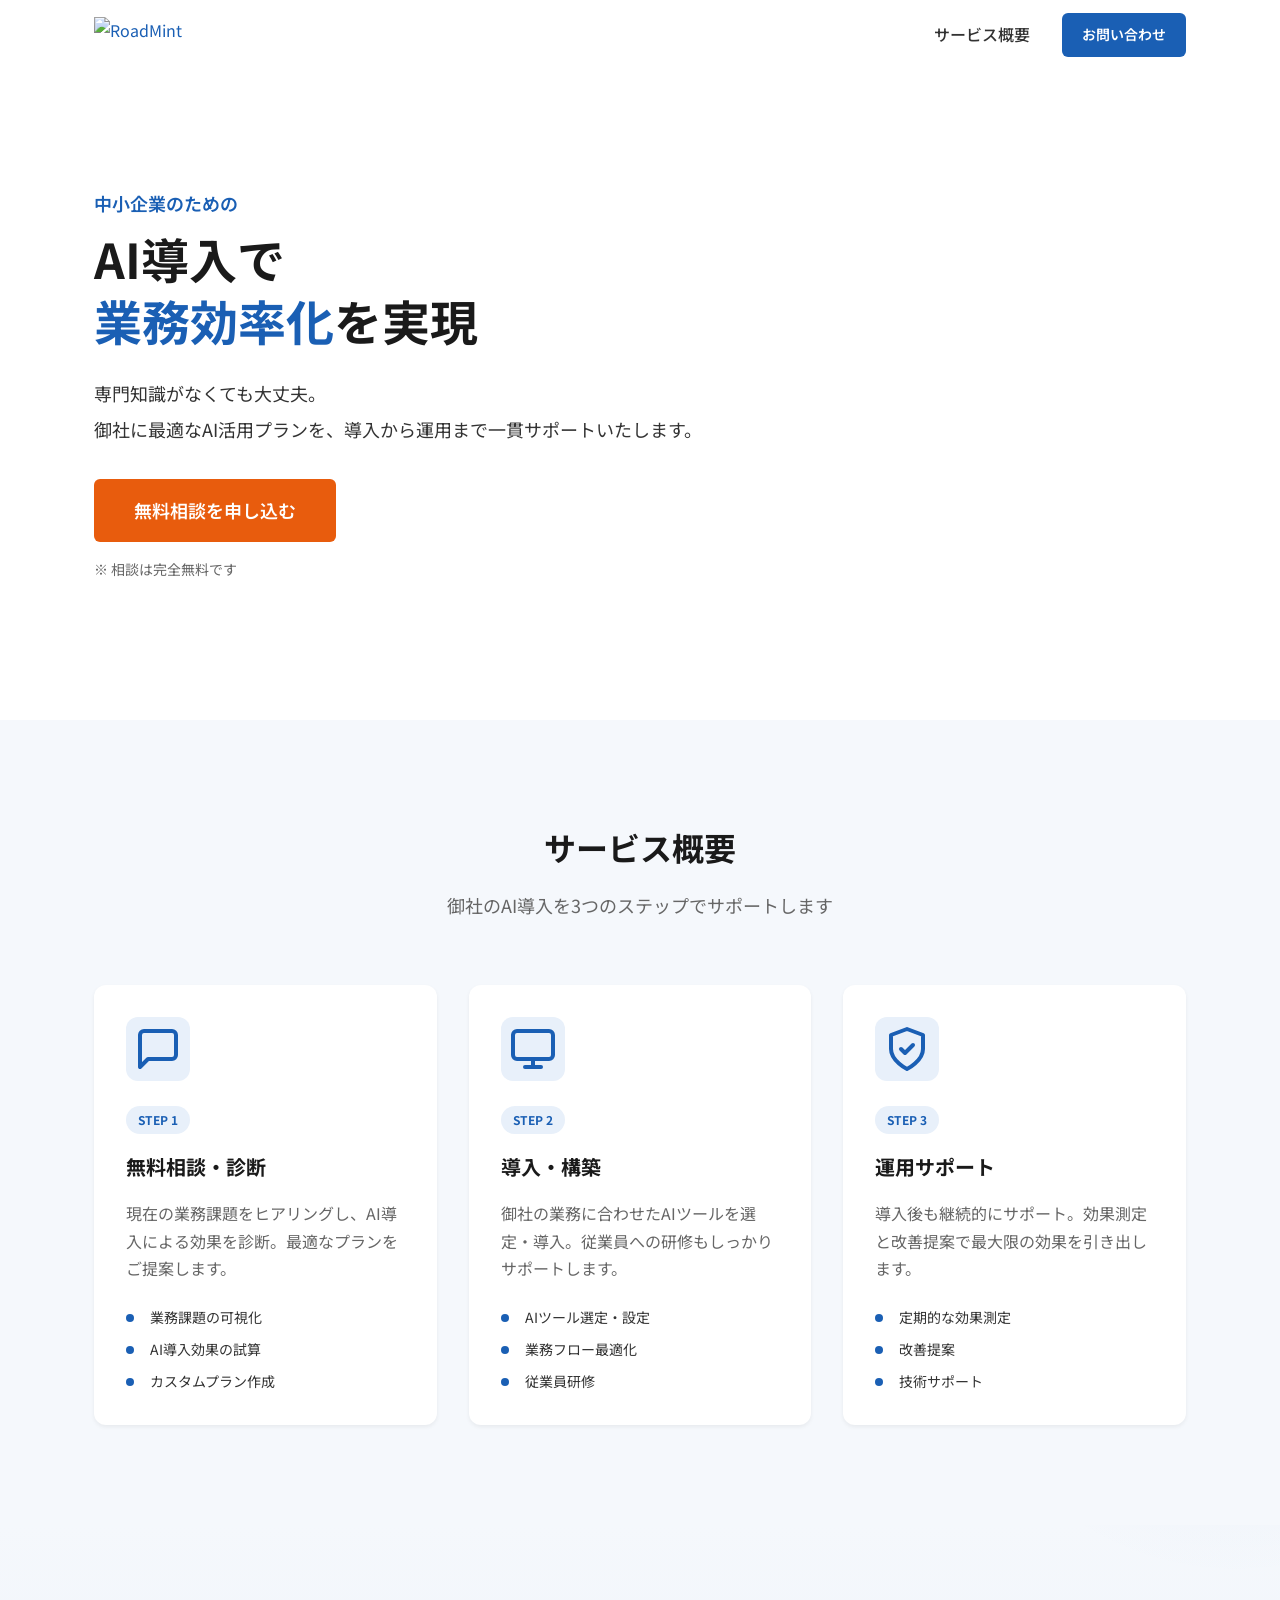
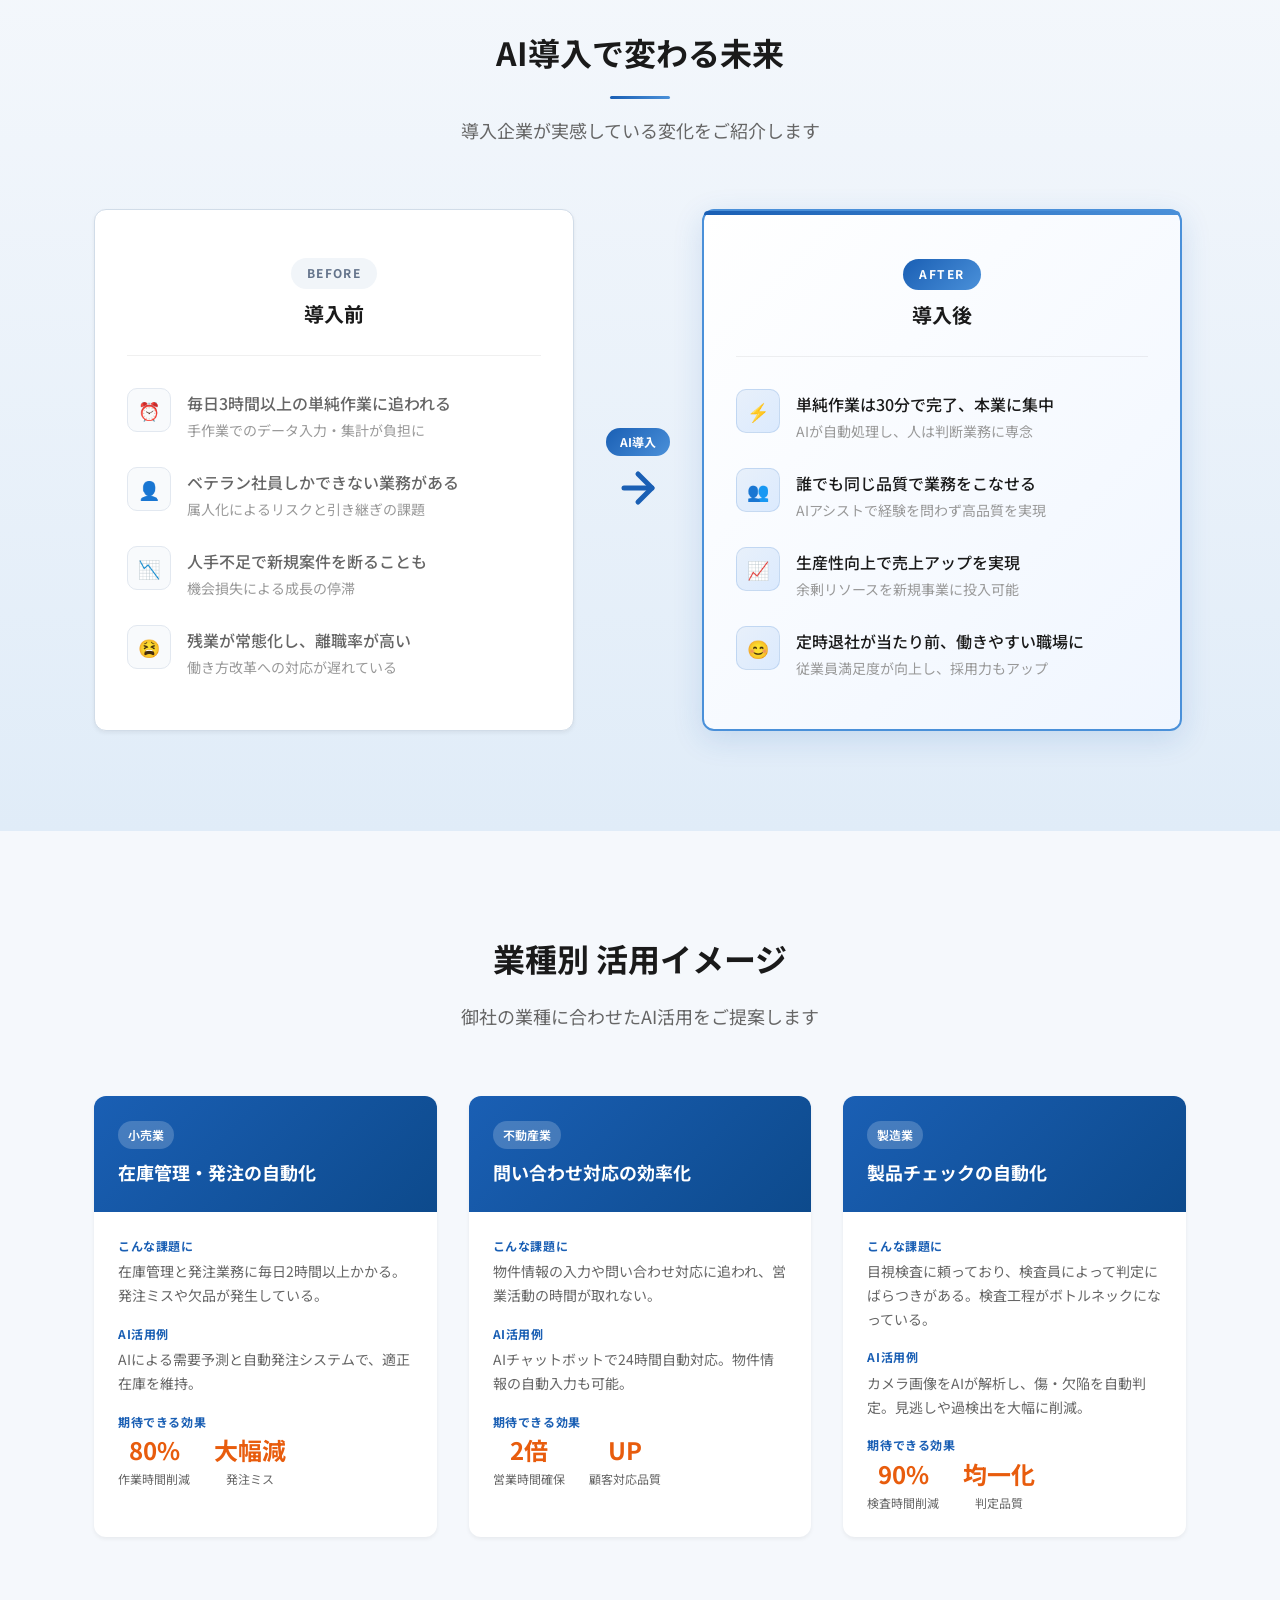
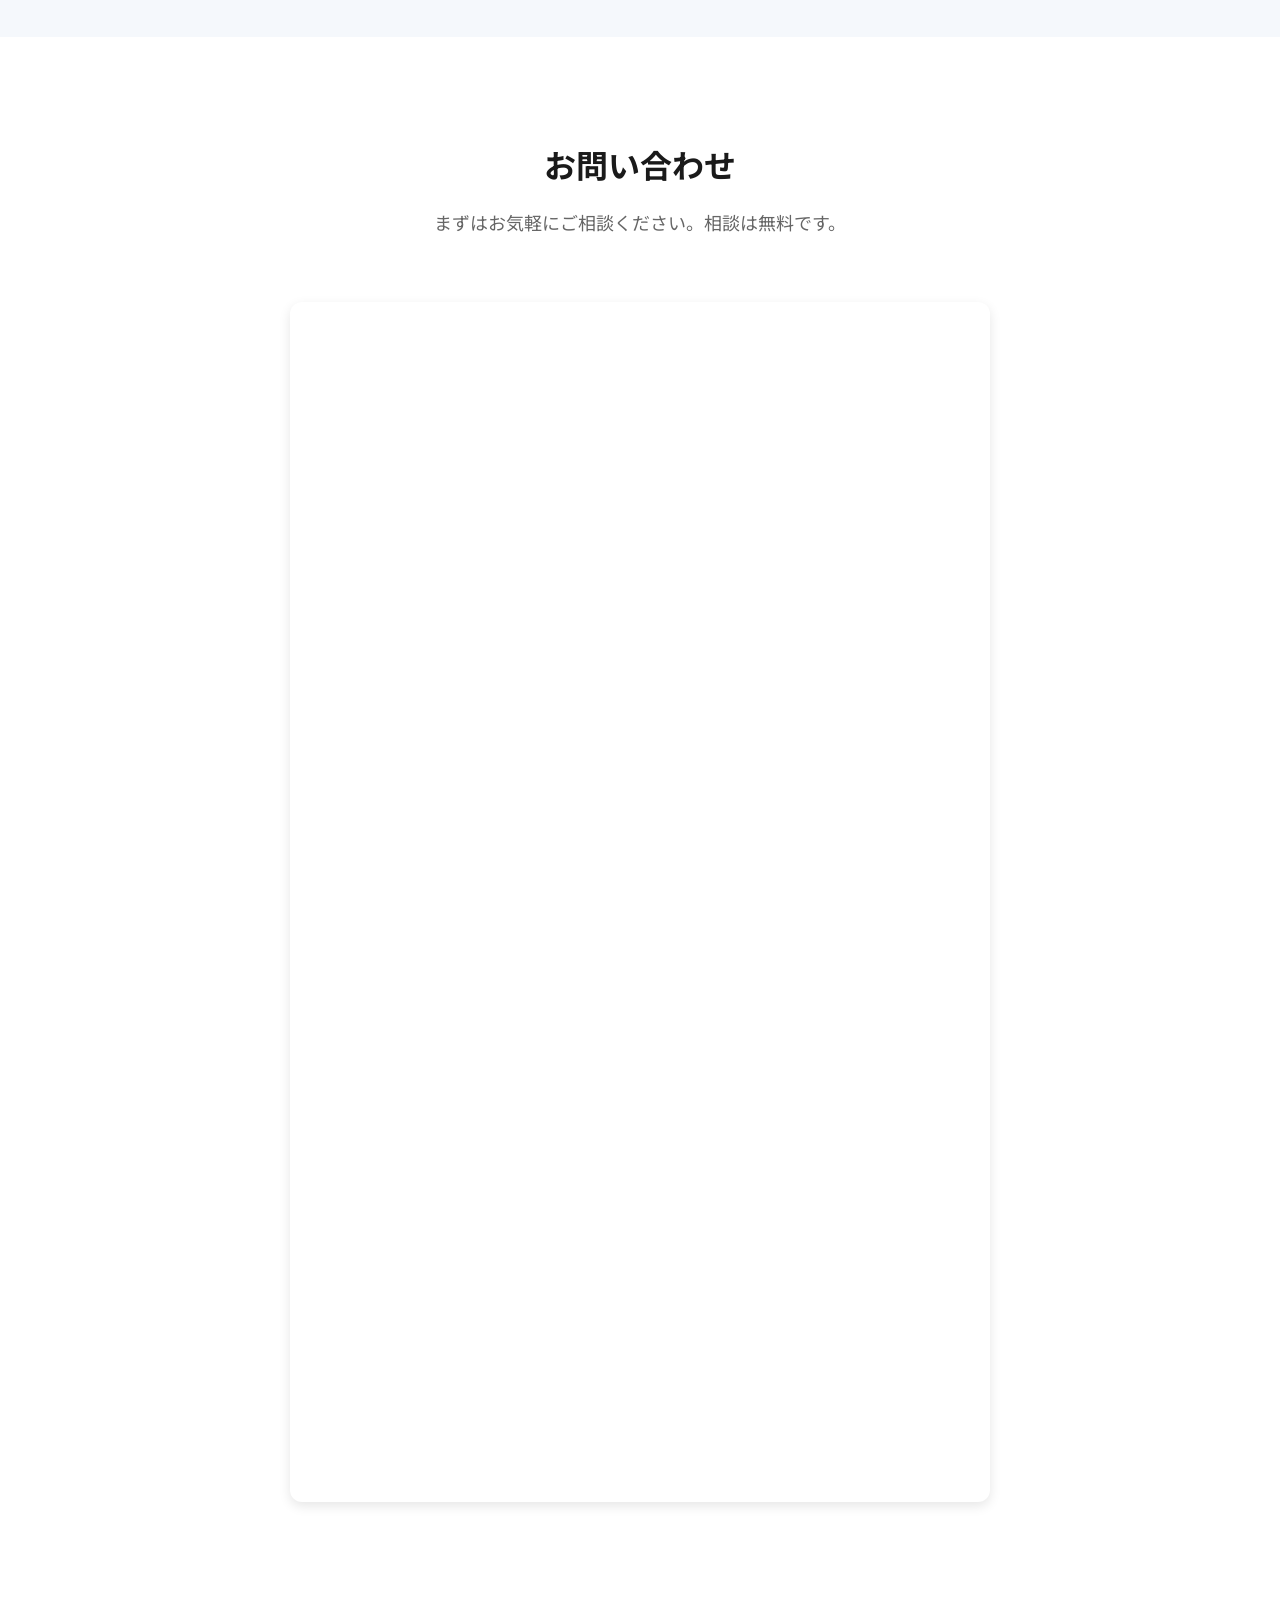
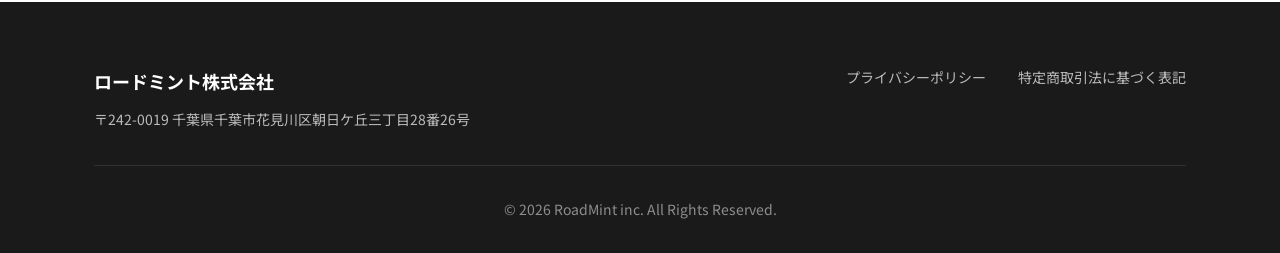
==== commit e5e1cc99: "デザイン改善: Before/Afterセクションのリッチ化、ヒーロー画像調整、業種別カード更新 - Before/Afterセクションにグラデーション背景・装飾・補足テキストを追加 - ヒーローセク" ====
--- a/index.html
+++ b/index.html
@@ -3,12 +3,12 @@
 <head>
   <meta charset="UTF-8">
   <meta name="viewport" content="width=device-width, initial-scale=1.0">
-  <title>中小企業向けAI導入支援 | AI Solutions</title>
+  <title>中小企業向けAI導入支援 | ロードミント株式会社</title>
   <meta name="description" content="専門知識がなくても大丈夫。中小企業のAI導入を、相談から運用まで一貫サポート。無料相談受付中。">
   <meta name="keywords" content="AI導入, 中小企業, 業務効率化, DX推進">
 
   <!-- OGP -->
-  <meta property="og:title" content="中小企業向けAI導入支援 | AI Solutions">
+  <meta property="og:title" content="中小企業向けAI導入支援 | ロードミント株式会社">
   <meta property="og:description" content="専門知識がなくても大丈夫。中小企業のAI導入を、相談から運用まで一貫サポート。">
   <meta property="og:type" content="website">
   <meta property="og:locale" content="ja_JP">
@@ -25,7 +25,7 @@
   <!-- Header -->
   <header class="header">
     <div class="container">
-      <a href="#" class="logo">AI Solutions</a>
+      <a href="#" class="logo"><img src="images/roadmint_header.png" alt="RoadMint" height="40"></a>
       <nav class="nav">
         <a href="#services" class="nav-link">サービス概要</a>
         <a href="#contact" class="btn btn-header">お問い合わせ</a>
@@ -55,7 +55,7 @@
           <a href="#contact" class="btn btn-primary btn-large">
             無料相談を申し込む
           </a>
-          <p class="hero-note">※ 初回相談は完全無料です</p>
+          <p class="hero-note">※ 相談は完全無料です</p>
         </div>
       </div>
     </div>
@@ -153,29 +153,52 @@
           </div>
           <ul class="comparison-list">
             <li>
-              <span class="comparison-icon">&#x23F0;</span>
-              <span>毎日3時間以上の単純作業に追われる</span>
-            </li>
-            <li>
-              <span class="comparison-icon">&#x1F464;</span>
-              <span>ベテラン社員しかできない業務がある</span>
-            </li>
-            <li>
-              <span class="comparison-icon">&#x1F4C9;</span>
-              <span>人手不足で新規案件を断ることも</span>
-            </li>
-            <li>
-              <span class="comparison-icon">&#x1F62B;</span>
-              <span>残業が常態化し、離職率が高い</span>
+              <div class="comparison-icon-wrap">
+                <span class="comparison-icon">&#x23F0;</span>
+              </div>
+              <div class="comparison-text">
+                <span class="comparison-text-main">毎日3時間以上の単純作業に追われる</span>
+                <span class="comparison-text-sub">手作業でのデータ入力・集計が負担に</span>
+              </div>
+            </li>
+            <li>
+              <div class="comparison-icon-wrap">
+                <span class="comparison-icon">&#x1F464;</span>
+              </div>
+              <div class="comparison-text">
+                <span class="comparison-text-main">ベテラン社員しかできない業務がある</span>
+                <span class="comparison-text-sub">属人化によるリスクと引き継ぎの課題</span>
+              </div>
+            </li>
+            <li>
+              <div class="comparison-icon-wrap">
+                <span class="comparison-icon">&#x1F4C9;</span>
+              </div>
+              <div class="comparison-text">
+                <span class="comparison-text-main">人手不足で新規案件を断ることも</span>
+                <span class="comparison-text-sub">機会損失による成長の停滞</span>
+              </div>
+            </li>
+            <li>
+              <div class="comparison-icon-wrap">
+                <span class="comparison-icon">&#x1F62B;</span>
+              </div>
+              <div class="comparison-text">
+                <span class="comparison-text-main">残業が常態化し、離職率が高い</span>
+                <span class="comparison-text-sub">働き方改革への対応が遅れている</span>
+              </div>
             </li>
           </ul>
         </div>
 
         <div class="comparison-arrow">
-          <svg xmlns="http://www.w3.org/2000/svg" width="48" height="48" viewBox="0 0 24 24" fill="none" stroke="currentColor" stroke-width="2" stroke-linecap="round" stroke-linejoin="round">
-            <path d="M5 12h14"></path>
-            <path d="m12 5 7 7-7 7"></path>
-          </svg>
+          <div class="comparison-arrow-inner">
+            <span class="comparison-arrow-label">AI導入</span>
+            <svg xmlns="http://www.w3.org/2000/svg" width="48" height="48" viewBox="0 0 24 24" fill="none" stroke="currentColor" stroke-width="2.5" stroke-linecap="round" stroke-linejoin="round">
+              <path d="M5 12h14"></path>
+              <path d="m12 5 7 7-7 7"></path>
+            </svg>
+          </div>
         </div>
 
         <div class="comparison-column after">
@@ -185,20 +208,40 @@
           </div>
           <ul class="comparison-list">
             <li>
-              <span class="comparison-icon">&#x26A1;</span>
-              <span>単純作業は30分で完了、本業に集中</span>
-            </li>
-            <li>
-              <span class="comparison-icon">&#x1F465;</span>
-              <span>誰でも同じ品質で業務をこなせる</span>
-            </li>
-            <li>
-              <span class="comparison-icon">&#x1F4C8;</span>
-              <span>生産性向上で売上アップを実現</span>
-            </li>
-            <li>
-              <span class="comparison-icon">&#x1F60A;</span>
-              <span>定時退社が当たり前、働きやすい職場に</span>
+              <div class="comparison-icon-wrap">
+                <span class="comparison-icon">&#x26A1;</span>
+              </div>
+              <div class="comparison-text">
+                <span class="comparison-text-main">単純作業は30分で完了、本業に集中</span>
+                <span class="comparison-text-sub">AIが自動処理し、人は判断業務に専念</span>
+              </div>
+            </li>
+            <li>
+              <div class="comparison-icon-wrap">
+                <span class="comparison-icon">&#x1F465;</span>
+              </div>
+              <div class="comparison-text">
+                <span class="comparison-text-main">誰でも同じ品質で業務をこなせる</span>
+                <span class="comparison-text-sub">AIアシストで経験を問わず高品質を実現</span>
+              </div>
+            </li>
+            <li>
+              <div class="comparison-icon-wrap">
+                <span class="comparison-icon">&#x1F4C8;</span>
+              </div>
+              <div class="comparison-text">
+                <span class="comparison-text-main">生産性向上で売上アップを実現</span>
+                <span class="comparison-text-sub">余剰リソースを新規事業に投入可能</span>
+              </div>
+            </li>
+            <li>
+              <div class="comparison-icon-wrap">
+                <span class="comparison-icon">&#x1F60A;</span>
+              </div>
+              <div class="comparison-text">
+                <span class="comparison-text-main">定時退社が当たり前、働きやすい職場に</span>
+                <span class="comparison-text-sub">従業員満足度が向上し、採用力もアップ</span>
+              </div>
             </li>
           </ul>
         </div>
@@ -220,7 +263,7 @@
         <!-- Case 1 -->
         <div class="case-card">
           <div class="case-header">
-            <span class="case-industry">製造業</span>
+            <span class="case-industry">小売業</span>
             <p class="case-company">在庫管理・発注の自動化</p>
           </div>
           <div class="case-body">
@@ -270,23 +313,23 @@
         <!-- Case 3 -->
         <div class="case-card">
           <div class="case-header">
-            <span class="case-industry">士業・事務所</span>
-            <p class="case-company">書類処理の自動化</p>
+            <span class="case-industry">製造業</span>
+            <p class="case-company">製品チェックの自動化</p>
           </div>
           <div class="case-body">
             <div class="case-challenge">
               <h4 class="case-label">こんな課題に</h4>
-              <p>請求書処理や仕訳入力に時間がかかり、繁忙期は残業が続いている。</p>
+              <p>目視検査に頼っており、検査員によって判定にばらつきがある。検査工程がボトルネックになっている。</p>
             </div>
             <div class="case-solution">
               <h4 class="case-label">AI活用例</h4>
-              <p>AI-OCRで請求書を自動読み取り、仕訳候補を自動提案。</p>
+              <p>カメラ画像をAIが解析し、傷・欠陥を自動判定。見逃しや過検出を大幅に削減。</p>
             </div>
             <div class="case-result">
               <h4 class="case-label">期待できる効果</h4>
               <ul class="case-metrics">
-                <li><span class="metric-value">70%</span><span class="metric-label">処理時間削減</span></li>
-                <li><span class="metric-value">削減</span><span class="metric-label">残業時間</span></li>
+                <li><span class="metric-value">90%</span><span class="metric-label">検査時間削減</span></li>
+                <li><span class="metric-value">均一化</span><span class="metric-label">判定品質</span></li>
               </ul>
             </div>
           </div>
@@ -301,7 +344,7 @@
       <div class="section-header">
         <h2 class="section-title">お問い合わせ</h2>
         <p class="section-subtitle">
-          まずはお気軽にご相談ください。初回相談は無料です。
+          まずはお気軽にご相談ください。相談は無料です。
         </p>
       </div>
 
@@ -324,9 +367,8 @@
     <div class="container">
       <div class="footer-content">
         <div class="footer-info">
-          <p class="footer-company">AI Solutions</p>
-          <p class="footer-address">〒100-0001 東京都千代田区千代田1-1-1</p>
-          <p class="footer-contact">TEL: 03-1234-5678</p>
+          <p class="footer-company">ロードミント株式会社</p>
+          <p class="footer-address">〒242-0019 千葉県千葉市花見川区朝日ケ丘三丁目28番26号</p>
         </div>
         <div class="footer-links">
           <a href="#">プライバシーポリシー</a>
@@ -334,7 +376,7 @@
         </div>
       </div>
       <p class="footer-copyright">
-        &copy; 2026 AI Solutions All Rights Reserved.
+        &copy; 2026 RoadMint inc. All Rights Reserved.
       </p>
     </div>
   </footer>
--- a/css/style.css
+++ b/css/style.css
@@ -201,13 +201,17 @@
 }
 
 .logo {
-  font-size: var(--font-size-xl);
-  font-weight: 700;
-  color: var(--color-primary);
+  display: flex;
+  align-items: center;
+}
+
+.logo img {
+  height: 36px;
+  width: auto;
 }
 
 .logo:hover {
-  color: var(--color-primary-dark);
+  opacity: 0.8;
 }
 
 .nav {
@@ -303,16 +307,36 @@
    Hero Section
    =================================== */
 .hero {
+  position: relative;
   padding-top: 120px;
   padding-bottom: 80px;
-  background: linear-gradient(135deg, #ffffff 0%, var(--color-bg-light) 50%, var(--color-bg-accent) 100%);
   min-height: 80vh;
   display: flex;
   align-items: center;
+  background-image: url('../images/hero2.png');
+  background-size: cover;
+  background-position: center;
+  background-repeat: no-repeat;
+}
+
+.hero::before {
+  content: '';
+  position: absolute;
+  top: 0;
+  left: 0;
+  right: 0;
+  bottom: 0;
+  background: linear-gradient(135deg, rgba(255, 255, 255, 0.92) 0%, rgba(255, 255, 255, 0.72) 50%, rgba(255, 255, 255, 0.55) 100%);
+  z-index: 1;
+}
+
+.hero .container {
+  position: relative;
+  z-index: 2;
 }
 
 .hero-content {
-  max-width: 700px;
+  max-width: 650px;
 }
 
 .hero-tagline {
@@ -336,7 +360,7 @@
 
 .hero-description {
   font-size: var(--font-size-lg);
-  color: var(--color-text-light);
+  color: var(--color-text);
   margin-bottom: var(--spacing-xl);
   line-height: var(--line-height-loose);
 }
@@ -350,7 +374,7 @@
 
 .hero-note {
   font-size: var(--font-size-sm);
-  color: var(--color-text-muted);
+  color: var(--color-text-light);
 }
 
 @media (min-width: 768px) {
@@ -416,7 +440,35 @@
    Before/After Section
    =================================== */
 .before-after {
-  background-color: var(--color-bg);
+  background: linear-gradient(180deg, var(--color-bg-light) 0%, #e0ecf8 100%);
+  position: relative;
+  overflow: hidden;
+}
+
+.before-after::before {
+  content: '';
+  position: absolute;
+  top: -60%;
+  right: -20%;
+  width: 600px;
+  height: 600px;
+  border-radius: 50%;
+  background: radial-gradient(circle, rgba(26, 95, 180, 0.06) 0%, transparent 70%);
+  pointer-events: none;
+}
+
+.before-after .section-title {
+  position: relative;
+}
+
+.before-after .section-title::after {
+  content: '';
+  display: block;
+  width: 60px;
+  height: 3px;
+  background: linear-gradient(90deg, var(--color-primary), var(--color-primary-light));
+  border-radius: 2px;
+  margin: var(--spacing-md) auto 0;
 }
 
 .comparison {
@@ -436,25 +488,54 @@
 
 .comparison-column {
   flex: 1;
+  border-radius: var(--radius-lg);
+  padding: var(--spacing-2xl) var(--spacing-xl);
+  width: 100%;
+  max-width: 480px;
+  position: relative;
+  transition: transform var(--transition-slow), box-shadow var(--transition-slow);
+}
+
+.comparison-column:hover {
+  transform: translateY(-4px);
+}
+
+.comparison-column.before {
   background-color: #fff;
-  border-radius: var(--radius-lg);
-  padding: var(--spacing-xl);
+  border: 1px solid var(--color-border);
   box-shadow: var(--shadow-sm);
-  width: 100%;
-  max-width: 450px;
-}
-
-.comparison-column.before {
-  border-top: 4px solid #94a3b8;
+}
+
+.comparison-column.before:hover {
+  box-shadow: var(--shadow-md);
 }
 
 .comparison-column.after {
-  border-top: 4px solid var(--color-primary);
+  background: linear-gradient(135deg, #ffffff 0%, #f0f6ff 100%);
+  border: 2px solid var(--color-primary-light);
+  box-shadow: 0 8px 30px rgba(26, 95, 180, 0.15);
+}
+
+.comparison-column.after:hover {
+  box-shadow: 0 12px 40px rgba(26, 95, 180, 0.2);
+}
+
+.comparison-column.after::before {
+  content: '';
+  position: absolute;
+  top: 0;
+  left: 0;
+  right: 0;
+  height: 4px;
+  background: linear-gradient(90deg, var(--color-primary), var(--color-primary-light));
+  border-radius: var(--radius-lg) var(--radius-lg) 0 0;
 }
 
 .comparison-header {
   text-align: center;
   margin-bottom: var(--spacing-xl);
+  padding-bottom: var(--spacing-lg);
+  border-bottom: 1px solid rgba(0, 0, 0, 0.06);
 }
 
 .comparison-label {
@@ -462,8 +543,8 @@
   font-size: var(--font-size-xs);
   font-weight: 700;
   text-transform: uppercase;
-  letter-spacing: 0.1em;
-  padding: 4px 12px;
+  letter-spacing: 0.12em;
+  padding: 5px 16px;
   border-radius: var(--radius-full);
   margin-bottom: var(--spacing-sm);
 }
@@ -474,8 +555,8 @@
 }
 
 .after .comparison-label {
-  background-color: var(--color-bg-accent);
-  color: var(--color-primary);
+  background: linear-gradient(135deg, var(--color-primary), var(--color-primary-light));
+  color: #fff;
 }
 
 .comparison-title {
@@ -487,7 +568,7 @@
 .comparison-list {
   display: flex;
   flex-direction: column;
-  gap: var(--spacing-md);
+  gap: var(--spacing-lg);
 }
 
 .comparison-list li {
@@ -506,23 +587,88 @@
   color: var(--color-text);
 }
 
+.comparison-icon-wrap {
+  flex-shrink: 0;
+  width: 44px;
+  height: 44px;
+  display: flex;
+  align-items: center;
+  justify-content: center;
+  border-radius: 10px;
+}
+
+.before .comparison-icon-wrap {
+  background-color: #f8fafc;
+  border: 1px solid #e2e8f0;
+}
+
+.after .comparison-icon-wrap {
+  background: linear-gradient(135deg, var(--color-bg-accent), #dbeafe);
+  border: 1px solid rgba(26, 95, 180, 0.15);
+}
+
 .comparison-icon {
-  font-size: var(--font-size-xl);
-  flex-shrink: 0;
-  width: 32px;
-  text-align: center;
+  font-size: var(--font-size-lg);
+  line-height: 1;
+}
+
+.comparison-text {
+  display: flex;
+  flex-direction: column;
+  gap: 2px;
+  padding-top: 2px;
+}
+
+.comparison-text-main {
+  font-weight: 500;
+  font-size: var(--font-size-base);
+}
+
+.comparison-text-sub {
+  font-size: var(--font-size-sm);
+  color: var(--color-text-muted);
+  line-height: var(--line-height-base);
+}
+
+.after .comparison-text-main {
+  color: var(--color-heading);
 }
 
 .comparison-arrow {
   display: flex;
   align-items: center;
   justify-content: center;
+  padding: var(--spacing-sm) 0;
+}
+
+.comparison-arrow-inner {
+  display: flex;
+  flex-direction: column;
+  align-items: center;
+  gap: var(--spacing-sm);
   color: var(--color-primary);
+}
+
+.comparison-arrow-label {
+  font-size: var(--font-size-xs);
+  font-weight: 700;
+  color: #fff;
+  background: linear-gradient(135deg, var(--color-primary), var(--color-primary-light));
+  padding: 4px 14px;
+  border-radius: var(--radius-full);
+  white-space: nowrap;
+}
+
+.comparison-arrow-inner svg {
   transform: rotate(90deg);
 }
 
 @media (min-width: 1024px) {
-  .comparison-arrow {
+  .comparison-arrow-inner {
+    flex-direction: column;
+  }
+
+  .comparison-arrow-inner svg {
     transform: rotate(0deg);
   }
 }
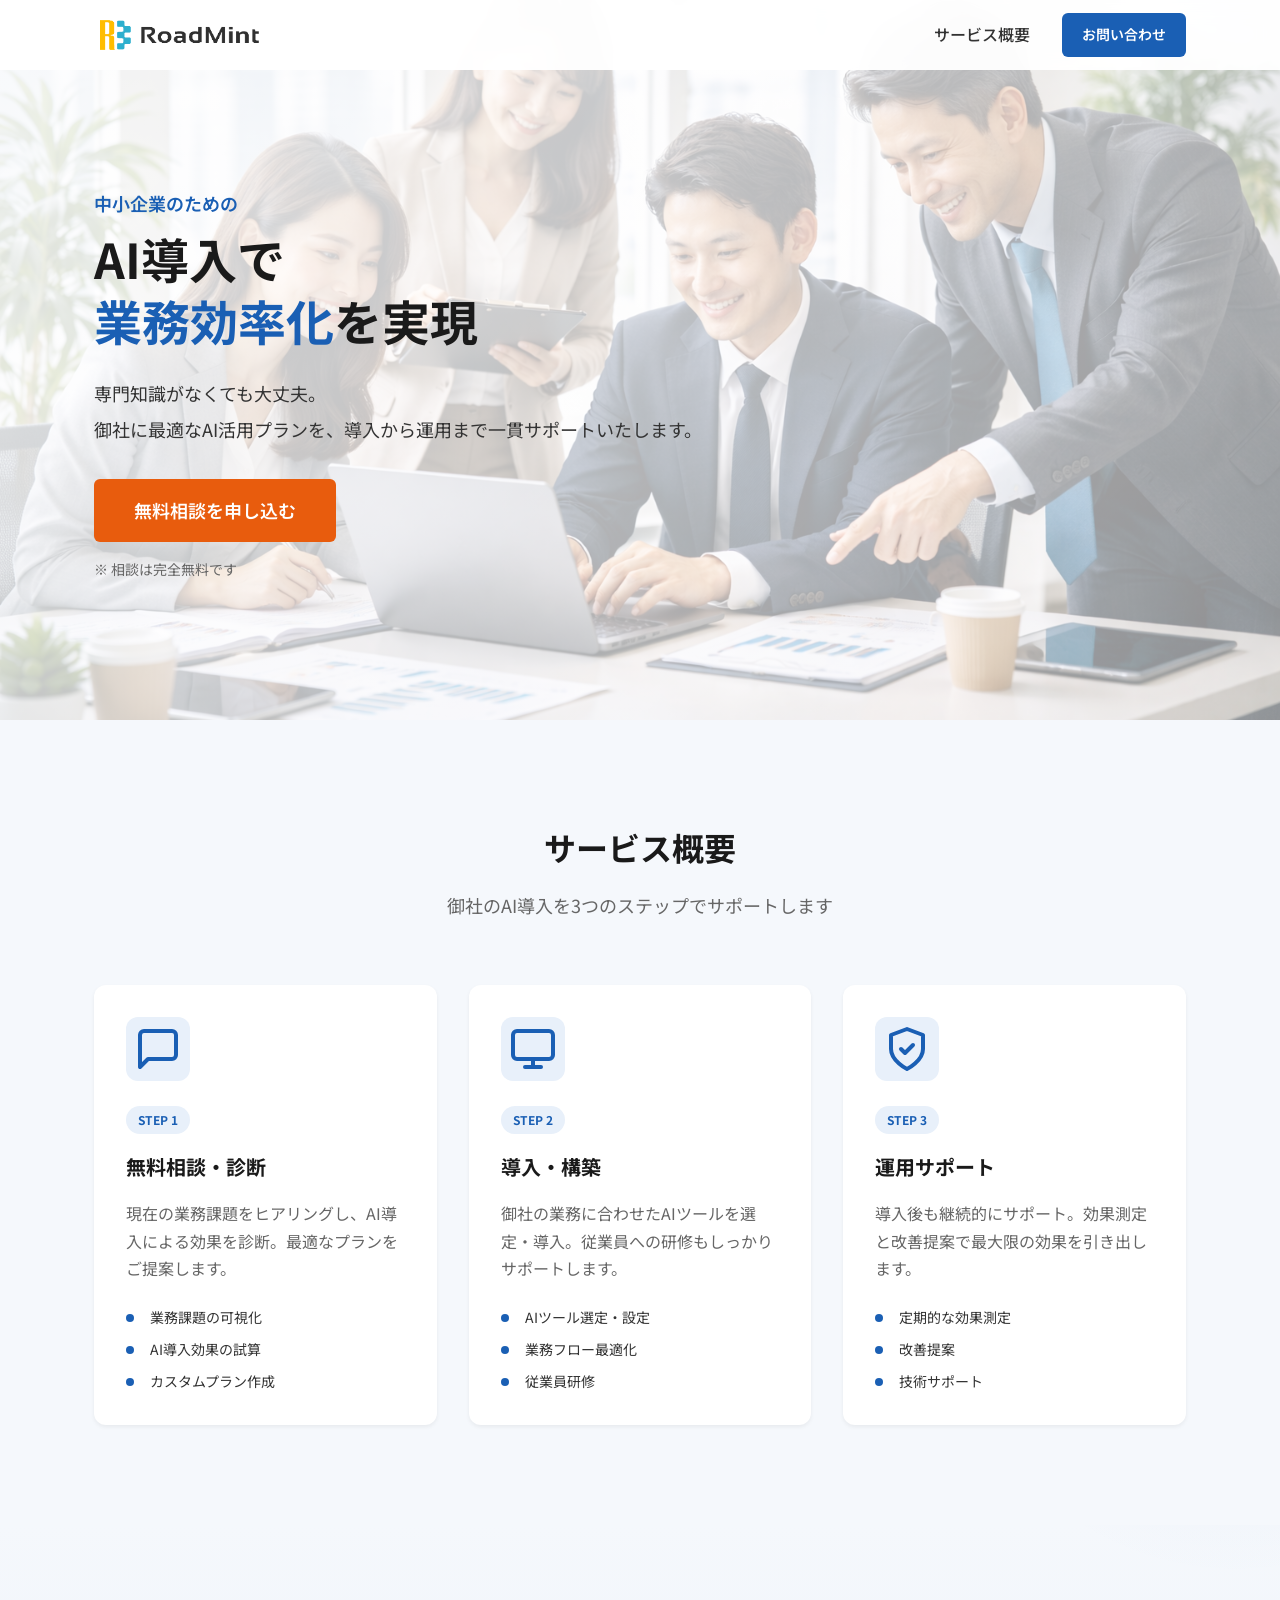
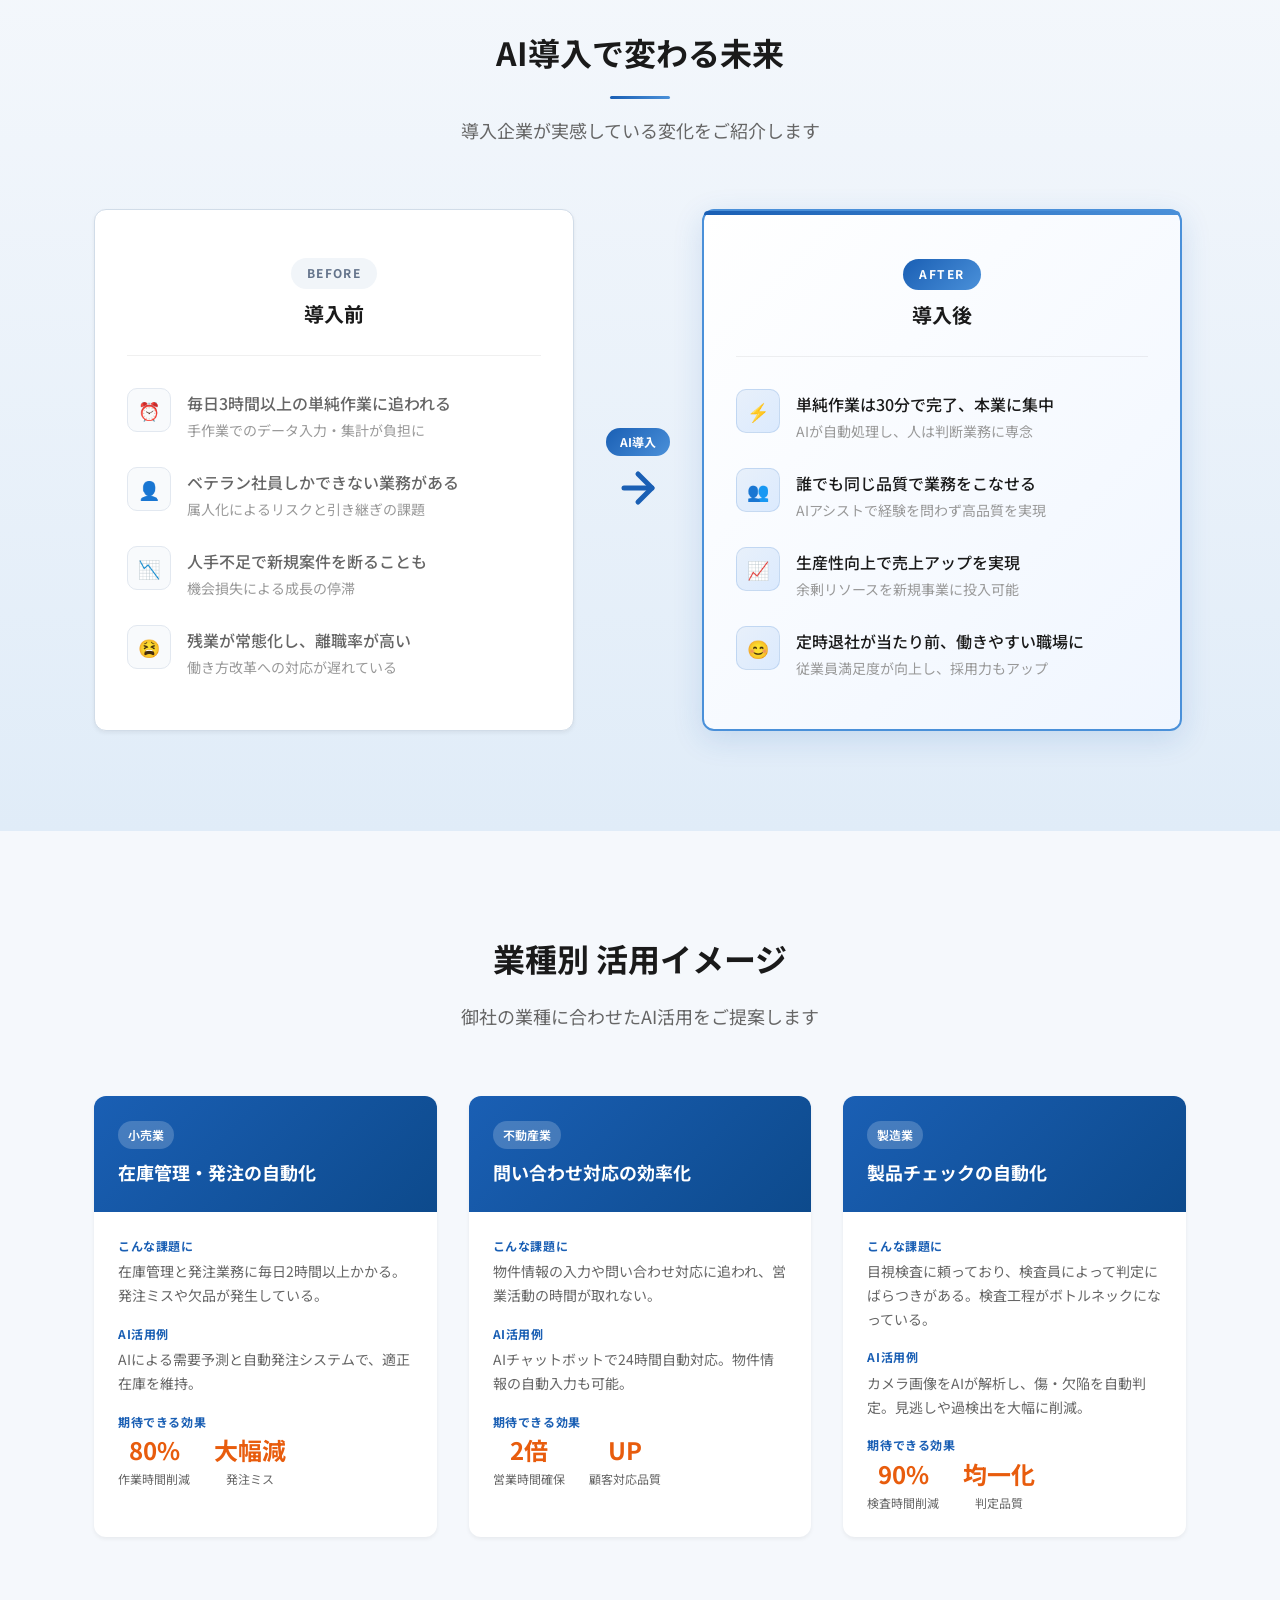
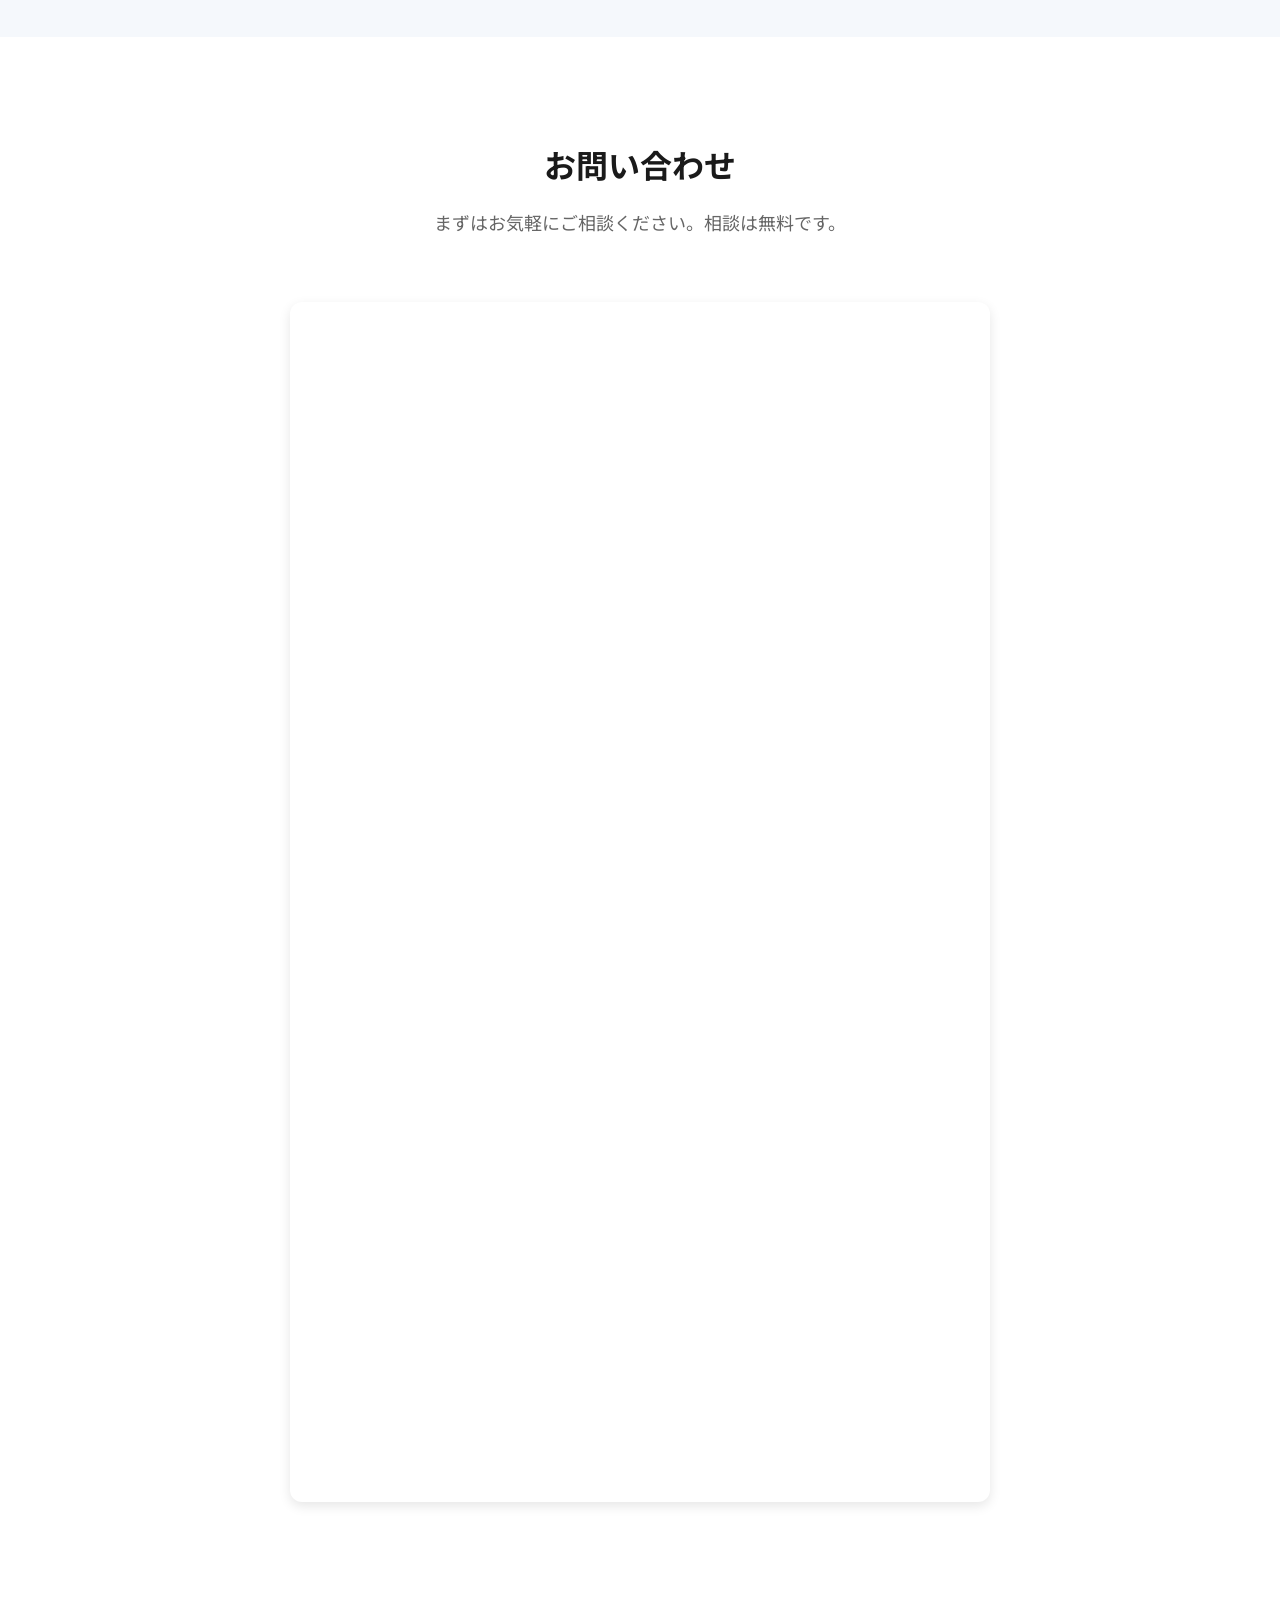
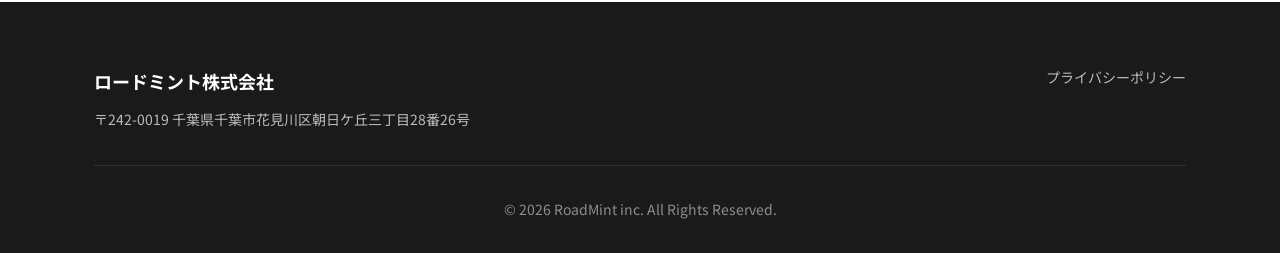
==== commit 71468cbf: "プライバシーポリシーページを追加 - privacy.html を新規作成（個人情報の取得・利用目的・第三者提供・管理・問い合わせ窓口・ポリシー変更・制定日を記載） - フッターのプライバシーポリシー" ====
--- a/index.html
+++ b/index.html
@@ -371,8 +371,7 @@
           <p class="footer-address">〒242-0019 千葉県千葉市花見川区朝日ケ丘三丁目28番26号</p>
         </div>
         <div class="footer-links">
-          <a href="#">プライバシーポリシー</a>
-          <a href="#">特定商取引法に基づく表記</a>
+          <a href="privacy.html">プライバシーポリシー</a>
         </div>
       </div>
       <p class="footer-copyright">
--- a/css/style.css
+++ b/css/style.css
@@ -987,3 +987,86 @@
   padding-top: var(--spacing-xl);
   border-top: 1px solid rgba(255, 255, 255, 0.1);
 }
+
+/* ===================================
+   Policy Page
+   =================================== */
+.policy-page {
+  padding-top: 120px;
+  padding-bottom: 80px;
+}
+
+.policy-title {
+  font-size: var(--font-size-3xl);
+  font-weight: 700;
+  color: var(--color-heading);
+  text-align: center;
+  margin-bottom: var(--spacing-3xl);
+}
+
+.policy-content {
+  max-width: 800px;
+  margin: 0 auto;
+}
+
+.policy-content > p {
+  font-size: var(--font-size-base);
+  color: var(--color-text);
+  line-height: var(--line-height-loose);
+  margin-bottom: var(--spacing-xl);
+}
+
+.policy-content h2 {
+  font-size: var(--font-size-xl);
+  font-weight: 700;
+  color: var(--color-heading);
+  margin-top: var(--spacing-2xl);
+  margin-bottom: var(--spacing-md);
+  padding-bottom: var(--spacing-sm);
+  border-bottom: 2px solid var(--color-bg-accent);
+}
+
+.policy-content ul {
+  margin-bottom: var(--spacing-xl);
+  padding-left: var(--spacing-lg);
+}
+
+.policy-content ul li {
+  font-size: var(--font-size-base);
+  color: var(--color-text);
+  line-height: var(--line-height-loose);
+  padding-left: var(--spacing-md);
+  position: relative;
+}
+
+.policy-content ul li::before {
+  content: "";
+  position: absolute;
+  left: 0;
+  top: 0.7em;
+  width: 6px;
+  height: 6px;
+  background-color: var(--color-primary);
+  border-radius: 50%;
+}
+
+.policy-contact {
+  background-color: var(--color-bg-light);
+  padding: var(--spacing-lg);
+  border-radius: var(--radius-md);
+  margin-bottom: var(--spacing-xl);
+}
+
+.policy-contact p {
+  font-size: var(--font-size-base);
+  color: var(--color-text);
+  line-height: var(--line-height-loose);
+  margin-bottom: 0;
+}
+
+.policy-date {
+  margin-top: var(--spacing-3xl);
+  text-align: right;
+  font-size: var(--font-size-sm);
+  color: var(--color-text-light);
+}
